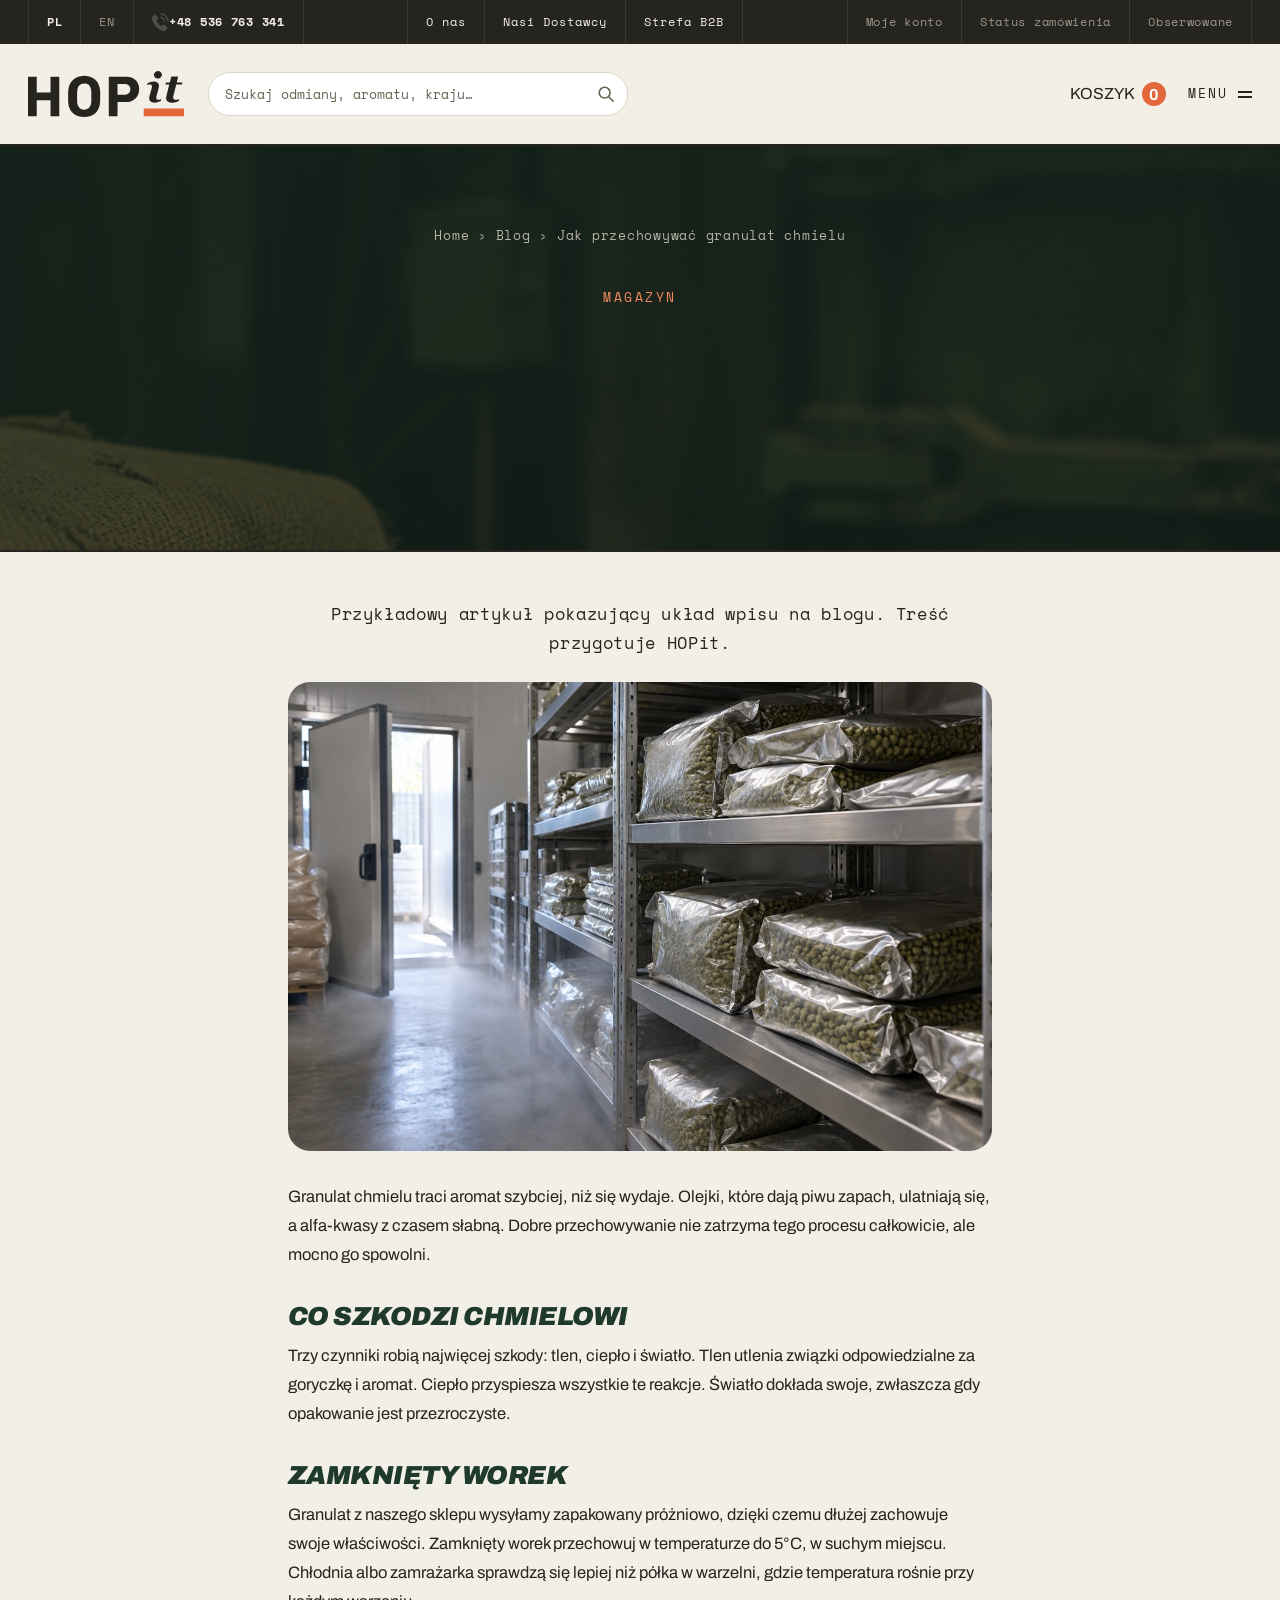
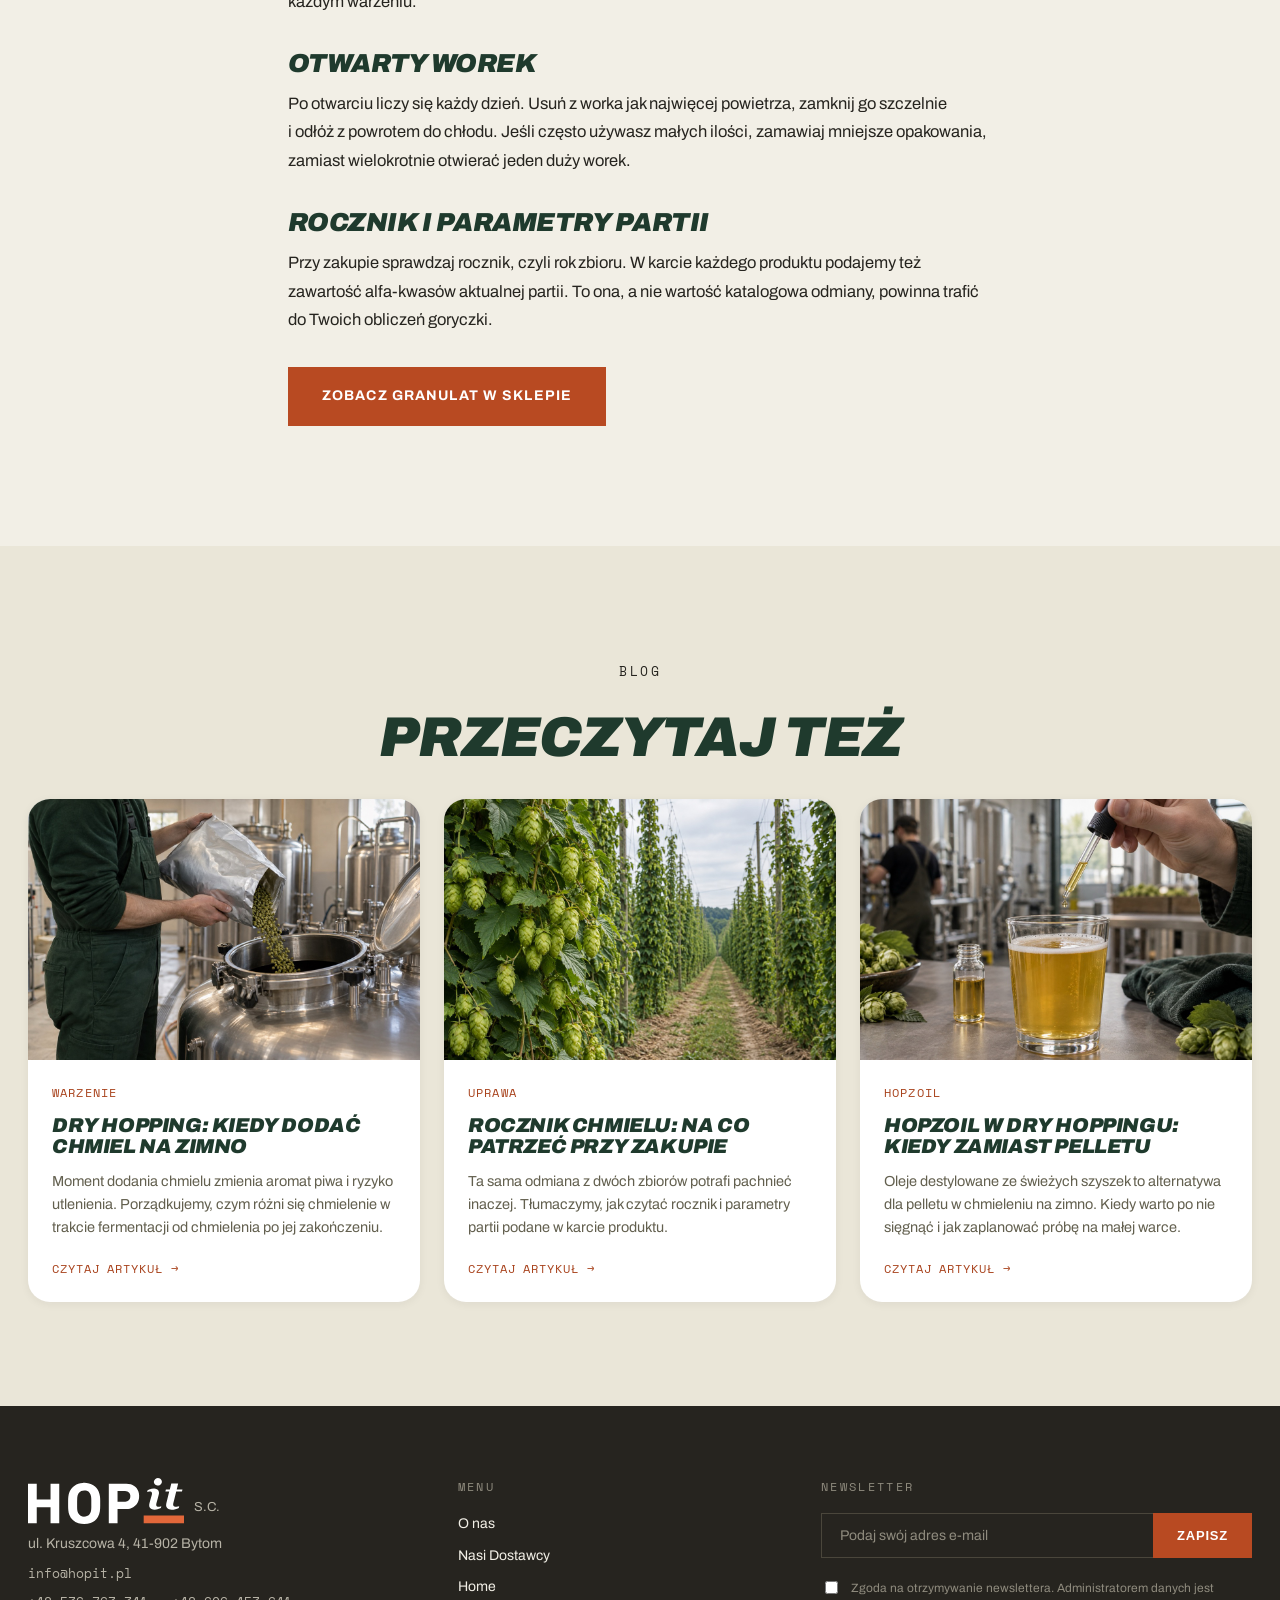
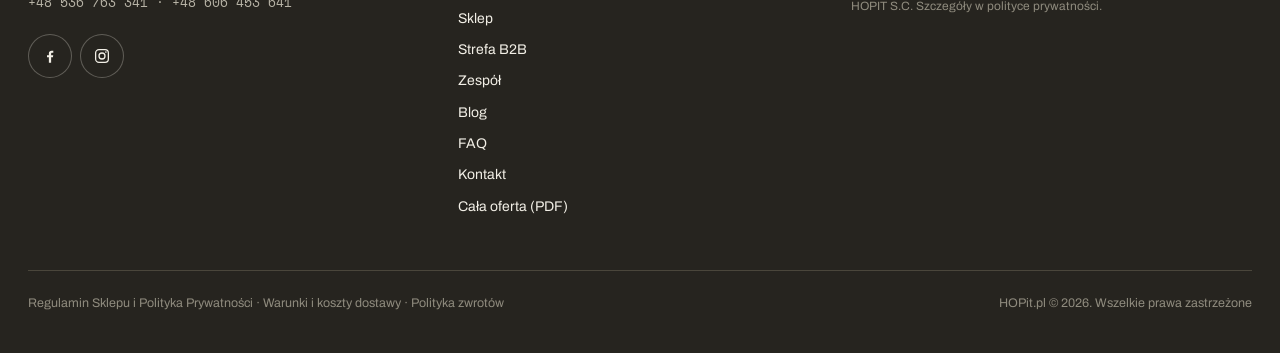
==== artykul.html @ 1c7b8e7d "wydanie: hero z materiału NZ Hops, kategorie 2x2, blog, FAQ, Instagram - hero: pętla z pokazu NZ Hop" ====
<!DOCTYPE html>
<html lang="pl">
<head>
<meta charset="utf-8">
<meta name="viewport" content="width=device-width, initial-scale=1">
<title>Jak przechowywać granulat chmielu | HOPit</title>
<link rel="preconnect" href="https://fonts.googleapis.com">
<link rel="preconnect" href="https://fonts.gstatic.com" crossorigin>
<link href="https://fonts.googleapis.com/css2?family=Archivo:ital,wght@0,400;0,500;0,600;0,700;0,900;1,700;1,900&family=Space+Mono:wght@400;700&display=swap" rel="stylesheet">
<link rel="stylesheet" href="design.css">
</head>
<body>

<div class="belka ">
  <div class="topbar">
    <div class="wrap">
      <div class="topbar__grupa">
        <a class="topbar__poz topbar__poz--mocny" href="#">PL</a>
        <a class="topbar__poz" href="#">EN</a>
        <span class="topbar__poz topbar__poz--domyka topbar__tel"><img class="topbar__ikona" src="media/ikony/telefon.svg" alt="" width="17" height="17">+48 536 763 341</span>
      </div>
      <nav class="topbar__grupa topbar__grupa--dzialy" aria-label="Działy serwisu">
        <a class="topbar__poz topbar__poz--dzial" href="o-nas.html">O nas</a>
        <a class="topbar__poz topbar__poz--dzial" href="dostawcy.html">Nasi Dostawcy</a>
        <a class="topbar__poz topbar__poz--dzial topbar__poz--domyka" href="b2b.html">Strefa B2B</a>
      </nav>
      <div class="topbar__grupa">
        <a class="topbar__poz" href="#">Moje konto</a>
        <a class="topbar__poz" href="#">Status zamówienia</a>
        <a class="topbar__poz topbar__poz--domyka" href="#">Obserwowane</a>
      </div>
    </div>
  </div>

  <input type="checkbox" id="naw-box" class="naw-box" aria-label="Menu">
  <header class="naw naw--jasna">
    <div class="wrap">
      <a class="znak" href="index.html" aria-label="HOPit, strona główna"><img class="logo__znak" src="media/logo-hopit.svg" alt="HOPit" width="516" height="152"></a>
      <form class="szukaj" role="search" action="sklep.html" autocomplete="off">
        <label class="szukaj__etykieta" for="szukaj-6">Szukaj w sklepie</label>
        <input class="szukaj__pole" id="szukaj-6" type="search" name="q"
               placeholder="Szukaj odmiany, aromatu, kraju…" aria-describedby="szukaj-podpowiedz">
        <button class="szukaj__lupa" type="submit" aria-label="Szukaj">
          <svg viewBox="0 0 20 20" aria-hidden="true"><circle cx="8.5" cy="8.5" r="6" fill="none" stroke="currentColor" stroke-width="1.8"/><line x1="13" y1="13" x2="18" y2="18" stroke="currentColor" stroke-width="1.8" stroke-linecap="round"/></svg>
        </button>
        <div class="szukaj__wyniki" role="listbox" aria-label="Podpowiedzi" hidden></div>
      </form>
      <div class="naw__prawa">
        <a class="koszyk" href="koszyk.html">KOSZYK<span class="koszyk__plakietka">0</span></a>
        <label class="wyzwalacz" for="naw-box">Menu<span class="wyzwalacz__kreski" aria-hidden="true"></span></label>
      </div>
    </div>
  </header>
</div>

<div class="panel">
  <label class="panel__zaslona" for="naw-box" aria-label="Zamknij menu"></label>
  <span class="panel__warstwa panel__warstwa--a" aria-hidden="true"></span>
  <span class="panel__warstwa panel__warstwa--b" aria-hidden="true"></span>
  <div class="panel__tresc">
    <label class="panel__zamknij" for="naw-box">Zamknij<span></span></label>
    <nav class="panel__lista" aria-label="Nawigacja główna">
      <a class="panel__poz" href="o-nas.html">O NAS<sup>01</sup></a>
      <a class="panel__poz" href="dostawcy.html">NASI DOSTAWCY<sup>02</sup></a>
      <a class="panel__poz" href="sklep.html">PRODUKTY<sup>03</sup></a>
      <a class="panel__poz" href="b2b.html">STREFA B2B<sup>04</sup></a>
      <a class="panel__poz" href="index.html#zespol">ZESPÓŁ<sup>05</sup></a>
      <a class="panel__poz" href="blog.html">BLOG<sup>06</sup></a>
      <a class="panel__poz" href="faq.html">FAQ<sup>07</sup></a>
      <a class="panel__poz" href="kontakt.html">KONTAKT<sup>08</sup></a>
      <a class="panel__poz" href="koszyk.html">KOSZYK<sup>09</sup></a>
    </nav>
    <div class="panel__stopka">
      <span class="panel__etykieta">Kontakt</span>
      <div class="panel__kontakt">
        <a href="mailto:info@hopit.pl">info@hopit.pl</a>
        <a href="tel:+48536763341">+48 536 763 341</a>
        <span>ul. Kruszcowa 4, 41-902 Bytom</span>
      </div>
      <div class="panel__jezyki" role="group" aria-label="Wybór języka"><a class="panel__jezyk" href="#" hreflang="pl" aria-current="true">PL</a><a class="panel__jezyk" href="#" hreflang="en">EN</a></div>
    </div>
  </div>
</div>

<section class="pas-naglowek pas-naglowek--uzytkowy">
  <div class="wrap">
    <div class="okruszki okruszki--jasne"><a href="index.html">Home</a> › <a href="blog.html">Blog</a> › <span>Jak przechowywać granulat chmielu</span></div>
    <p class="kicker">Magazyn</p>
    <h1 class="tytul"><span class="marker"><span class="marker__tresc">Jak przechowywać granulat chmielu</span></span></h1>
  </div>
</section>

<article class="artykul">
  <div class="wrap artykul__wrap">
    <p class="przyklad-nota">Przykładowy artykuł pokazujący układ wpisu na blogu. Treść przygotuje HOPit.</p>
    <figure class="artykul__foto"><img src="media/wpisy/wpis-02.jpg" alt="Próżniowe worki z granulatem chmielu w chłodni" width="1200" height="800"></figure>

    <p class="artykul__lead">Granulat chmielu traci aromat szybciej, niż się wydaje. Olejki, które dają piwu zapach, ulatniają się, a&nbsp;alfa-kwasy z&nbsp;czasem słabną. Dobre przechowywanie nie zatrzyma tego procesu całkowicie, ale mocno go spowolni.</p>

    <h2>Co szkodzi chmielowi</h2>
    <p>Trzy czynniki robią najwięcej szkody: tlen, ciepło i&nbsp;światło. Tlen utlenia związki odpowiedzialne za goryczkę i&nbsp;aromat. Ciepło przyspiesza wszystkie te reakcje. Światło dokłada swoje, zwłaszcza gdy opakowanie jest przezroczyste.</p>

    <h2>Zamknięty worek</h2>
    <p>Granulat z&nbsp;naszego sklepu wysyłamy zapakowany próżniowo, dzięki czemu dłużej zachowuje swoje właściwości. Zamknięty worek przechowuj w&nbsp;temperaturze do 5°C, w&nbsp;suchym miejscu. Chłodnia albo zamrażarka sprawdzą się lepiej niż półka w&nbsp;warzelni, gdzie temperatura rośnie przy każdym warzeniu.</p>

    <h2>Otwarty worek</h2>
    <p>Po otwarciu liczy się każdy dzień. Usuń z&nbsp;worka jak najwięcej powietrza, zamknij go szczelnie i&nbsp;odłóż z&nbsp;powrotem do chłodu. Jeśli często używasz małych ilości, zamawiaj mniejsze opakowania, zamiast wielokrotnie otwierać jeden duży worek.</p>

    <h2>Rocznik i&nbsp;parametry partii</h2>
    <p>Przy zakupie sprawdzaj rocznik, czyli rok zbioru. W&nbsp;karcie każdego produktu podajemy też zawartość alfa-kwasów aktualnej partii. To ona, a&nbsp;nie wartość katalogowa odmiany, powinna trafić do Twoich obliczeń goryczki.</p>

    <p class="artykul__cta"><a class="btn btn--akcent" href="sklep.html">Zobacz granulat w&nbsp;sklepie</a></p>
  </div>
</article>

<section class="sekcja-nowa sekcja-nowa--jasna">
  <div class="wrap">
    <div class="sekcja-head sekcja-head--srodek">
      <p class="kicker">Blog</p>
      <h2 class="tytul">Przeczytaj też</h2>
    </div>
    <ul class="wpisy">
      <li class="wpis">
        <a class="wpis__link" href="artykul.html">
          <div class="wpis__foto"><img src="media/wpisy/wpis-01.jpg" alt="Piwowar wsypuje granulat chmielu do tanka fermentacyjnego" loading="lazy" width="1200" height="800"></div>
          <div class="wpis__tresc">
            <p class="wpis__meta">Warzenie</p>
            <h3 class="wpis__tytul">Dry hopping: kiedy dodać chmiel na zimno</h3>
            <p class="wpis__lead">Moment dodania chmielu zmienia aromat piwa i ryzyko utlenienia. Porządkujemy, czym różni się chmielenie w trakcie fermentacji od chmielenia po jej zakończeniu.</p>
            <span class="wpis__czytaj">Czytaj artykuł</span>
          </div>
        </a>
      </li>
      <li class="wpis">
        <a class="wpis__link" href="artykul.html">
          <div class="wpis__foto"><img src="media/wpisy/wpis-03.jpg" alt="Rzędy pnączy chmielu na plantacji" loading="lazy" width="1200" height="800"></div>
          <div class="wpis__tresc">
            <p class="wpis__meta">Uprawa</p>
            <h3 class="wpis__tytul">Rocznik chmielu: na co patrzeć przy zakupie</h3>
            <p class="wpis__lead">Ta sama odmiana z dwóch zbiorów potrafi pachnieć inaczej. Tłumaczymy, jak czytać rocznik i parametry partii podane w karcie produktu.</p>
            <span class="wpis__czytaj">Czytaj artykuł</span>
          </div>
        </a>
      </li>
      <li class="wpis">
        <a class="wpis__link" href="artykul.html">
          <div class="wpis__foto"><img src="media/wpisy/wpis-06.jpg" alt="Kropla olejku chmielowego nad szklanką piwa" loading="lazy" width="1200" height="800"></div>
          <div class="wpis__tresc">
            <p class="wpis__meta">Hopzoil</p>
            <h3 class="wpis__tytul">Hopzoil w dry hoppingu: kiedy zamiast pelletu</h3>
            <p class="wpis__lead">Oleje destylowane ze świeżych szyszek to alternatywa dla pelletu w chmieleniu na zimno. Kiedy warto po nie sięgnąć i jak zaplanować próbę na małej warce.</p>
            <span class="wpis__czytaj">Czytaj artykuł</span>
          </div>
        </a>
      </li>
    </ul>
  </div>
</section>

<footer class="stopka">
  <div class="wrap">
    <div class="stopka__siatka">
      <div class="stopka__kol">
        <span class="stopka__logo"><img class="logo__znak logo__znak--stopka" src="media/logo-hopit.svg" alt="HOPit" width="516" height="152"><span class="stopka__szare">S.C.</span></span>
        <span class="stopka__szare">ul. Kruszcowa 4, 41-902 Bytom</span>
        <span class="stopka__mono">info@hopit.pl</span>
        <span class="stopka__mono">+48 536 763 341 · +48 606 453 641</span>
        <div class="social" aria-label="HOPit w mediach społecznościowych">
          <a href="https://www.facebook.com/HOPit.Poland" target="_blank" rel="noopener" aria-label="Facebook"><svg viewBox="0 0 24 24" aria-hidden="true"><path fill="currentColor" d="M13.5 21v-7.2h2.4l.4-2.9h-2.8V9.1c0-.8.3-1.4 1.4-1.4h1.5V5.1c-.3 0-1.1-.1-2.2-.1-2.2 0-3.7 1.3-3.7 3.8v2.1H8v2.9h2.5V21h3Z"/></svg></a>
          <a href="https://www.instagram.com/hopit.pl/" target="_blank" rel="noopener" aria-label="Instagram"><svg viewBox="0 0 24 24" aria-hidden="true"><rect x="3.5" y="3.5" width="17" height="17" rx="4.5" fill="none" stroke="currentColor" stroke-width="1.7"/><circle cx="12" cy="12" r="4" fill="none" stroke="currentColor" stroke-width="1.7"/><circle cx="17.2" cy="6.8" r="1.1" fill="currentColor"/></svg></a>
        </div>
      </div>
      <div class="stopka__kol">
        <span class="stopka__naglowek">MENU</span>
        <a href="o-nas.html">O nas</a>
        <a href="dostawcy.html">Nasi Dostawcy</a>
        <a href="index.html">Home</a>
        <a href="sklep.html">Sklep</a>
        <a href="b2b.html">Strefa B2B</a>
        <a href="index.html#zespol">Zespół</a>
        <a href="blog.html">Blog</a>
        <a href="faq.html">FAQ</a>
        <a href="kontakt.html">Kontakt</a>
        <a href="oferta.pdf" target="_blank" rel="noopener">Cała oferta (PDF)</a>
      </div>
      <div class="stopka__kol">
        <span class="stopka__naglowek">NEWSLETTER</span>
        <form class="newsletter" action="#" method="post">
          <input type="email" name="email" placeholder="Podaj swój adres e-mail" aria-label="Adres e-mail">
          <button type="button">Zapisz</button>
        </form>
        <label class="zgoda"><input type="checkbox"><span>Zgoda na otrzymywanie newslettera. Administratorem danych jest HOPIT S.C. Szczegóły w&nbsp;polityce prywatności.</span></label>
      </div>
    </div>
    <div class="stopka__prawna">
      <div><a href="#">Regulamin Sklepu i Polityka Prywatności</a> · <a href="#">Warunki i koszty dostawy</a> · <a href="#">Polityka zwrotów</a></div>
      <div>HOPit.pl © 2026. Wszelkie prawa zastrzeżone</div>
    </div>
  </div>
</footer>

<nav class="appbar" aria-label="Skróty">
  <a class="appbar__poz" href="sklep.html">
    <svg viewBox="0 0 24 24" aria-hidden="true"><path d="M4 7h16l-1.2 12.2a2 2 0 0 1-2 1.8H7.2a2 2 0 0 1-2-1.8L4 7Z" fill="none" stroke="currentColor" stroke-width="1.7"/><path d="M8.5 7V5.6a3.5 3.5 0 0 1 7 0V7" fill="none" stroke="currentColor" stroke-width="1.7"/></svg>
    <span>Sklep</span>
  </a>
  <button class="appbar__poz" type="button" data-szukaj-otworz>
    <svg viewBox="0 0 24 24" aria-hidden="true"><circle cx="10.5" cy="10.5" r="6.5" fill="none" stroke="currentColor" stroke-width="1.7"/><line x1="15.5" y1="15.5" x2="21" y2="21" stroke="currentColor" stroke-width="1.7" stroke-linecap="round"/></svg>
    <span>Szukaj</span>
  </button>
  <a class="appbar__poz" href="koszyk.html">
    <svg viewBox="0 0 24 24" aria-hidden="true"><path d="M3 4h2.2l2.4 10.6a2 2 0 0 0 2 1.6h7.6a2 2 0 0 0 2-1.5L21 8H6.2" fill="none" stroke="currentColor" stroke-width="1.7" stroke-linecap="round"/><circle cx="10" cy="20" r="1.4" fill="currentColor"/><circle cx="17.5" cy="20" r="1.4" fill="currentColor"/></svg>
    <span>Koszyk</span>
  </a>
  <a class="appbar__poz" href="kontakt.html">
    <svg viewBox="0 0 24 24" aria-hidden="true"><rect x="3" y="5" width="18" height="14" rx="2" fill="none" stroke="currentColor" stroke-width="1.7"/><path d="m3.8 6.6 8.2 6 8.2-6" fill="none" stroke="currentColor" stroke-width="1.7"/></svg>
    <span>Kontakt</span>
  </a>
</nav>

<div class="szukajka" hidden>
  <button class="szukajka__zaslona" type="button" data-szukaj-zamknij aria-label="Zamknij wyszukiwanie"></button>
  <div class="szukajka__tresc">
    <form class="szukaj szukaj--pelna" role="search" action="sklep.html" autocomplete="off">
      <label class="szukaj__etykieta" for="szukaj-mobile">Szukaj w sklepie</label>
      <input class="szukaj__pole" id="szukaj-mobile" type="search" name="q"
             placeholder="Szukaj odmiany, aromatu, kraju…">
      <button class="szukaj__lupa" type="submit" aria-label="Szukaj">
        <svg viewBox="0 0 20 20" aria-hidden="true"><circle cx="8.5" cy="8.5" r="6" fill="none" stroke="currentColor" stroke-width="1.8"/><line x1="13" y1="13" x2="18" y2="18" stroke="currentColor" stroke-width="1.8" stroke-linecap="round"/></svg>
      </button>
      <div class="szukaj__wyniki" role="listbox" aria-label="Podpowiedzi" hidden></div>
    </form>
    <button class="szukajka__zamknij" type="button" data-szukaj-zamknij>Zamknij</button>
  </div>
</div>

<script src="nawigacja.js" defer></script>

</body>
</html>
---- design.css ----
@import "styleguide/fonts.css";
@import "styleguide/tokens.css";
@import "styleguide/components.css";

/* HOPit — design v0.2, kierunek: Wersja F (plakatowa hybryda).
   Tokeny w :root są szkicem pod etap 5 (styleguide). */

/* tokeny: patrz 04 - Styleguide/tokens.css */

/* warstwa bazowa (reset, body, .wrap) mieszka w components.css */

/* pasek górny, nawigacja i hero: reguły na końcu pliku, odtworzone z Figmy */
.menu{display:flex;gap:30px;align-items:center;font-size:13.5px;font-weight:600;letter-spacing:.06em;margin-left:auto}
.menu a{position:relative;padding:6px 0}
.menu a::after{
  content:"";position:absolute;left:0;right:100%;bottom:0;height:2px;background:var(--akcent);
  transition:right .18s ease;
}
.menu a:hover::after{right:0}
.menu .koszyk{
  background:var(--grafit);color:var(--krem);padding:11px 20px;border-radius:999px;
  font-size:13px;transition:background .15s;
}
.menu .koszyk:hover{background:var(--nori)}
.menu .koszyk::after{display:none}
#naw-box{display:none}
.burger{display:none}
.menu{display:none}

/* ============ hero ============ */

/* ============ polecane: dwie duże karty ============ */
.polecane{
  position:relative;padding:var(--sekcja) 0;border-bottom:2px solid var(--linia-mocna);color:var(--krem);
  /* rysunkowe tło w nori: szyszka, cytrusy i liście obramowują kadr, środek zostaje czysty */
  background:var(--nori);
}
.polecane .sekcja-head{flex-direction:row;align-items:baseline;justify-content:space-between;flex-wrap:wrap;gap:10px}
.polecane .kicker{color:var(--cta-tekst-cd)}
.polecane h2{font-size:clamp(34px,4.6vw,56px)}
.polecane__siatka{display:grid;grid-template-columns:repeat(2,minmax(0,1fr));gap:24px}
.karta-p{
  border-radius:var(--r-karta);padding:40px 40px 36px;color:var(--grafit);
  display:flex;flex-direction:column;gap:18px;position:relative;overflow:hidden;
  transition:transform .18s ease;min-height:480px;
}
.karta-p--zielen{background:var(--ziel-jasna)}
.karta-p--piasek{background:var(--piasek)}
.karta-p:hover{transform:translateY(-6px) rotate(-.5deg)}
.karta-p__obrys{
  position:absolute;right:-30px;top:-48px;font-weight:900;font-style:italic;font-size:180px;
  color:transparent;-webkit-text-stroke:1.5px rgba(38,36,31,.18);user-select:none;pointer-events:none;
}
.karta-p__foto{
  position:absolute;right:-34px;bottom:-40px;width:330px;height:330px;border-radius:50%;
  background:var(--krem);display:flex;align-items:center;justify-content:center;overflow:hidden;
  border:2px solid var(--grafit);
}
.karta-p__foto img{width:78%;height:78%;object-fit:contain;mix-blend-mode:multiply}
.karta-p__nazwa{font-size:clamp(38px,4vw,60px);color:var(--krem);-webkit-text-stroke:1.5px var(--grafit);position:relative;line-height:.95}
.karta-p__cena{
  font-family:var(--f-mono);font-size:19px;font-weight:700;background:var(--grafit);color:var(--krem);
  align-self:flex-start;padding:10px 18px;position:relative;
}
.karta-p__chipy{display:flex;gap:8px;flex-wrap:wrap;font-family:var(--f-mono);font-size:12px;max-width:56%;position:relative}
.karta-p__chipy span{border:1.5px solid var(--grafit);border-radius:999px;padding:7px 14px}
.karta-p__cta{display:flex;margin-top:auto;position:relative}
.karta-p .btn{background:var(--grafit);color:var(--krem)}
.karta-p .btn:hover{background:var(--nori)}

/* ============ kategorie: pełne pasy ============ */
.kategorie{border-bottom:2px solid var(--linia-mocna)}
.polpas{display:flex;align-items:center;gap:40px;border-bottom:2px solid var(--linia-mocna);padding:52px 56px;position:relative;overflow:hidden;transition:filter .18s ease}
.polpas:last-child{border-bottom:0}
.polpas:hover{filter:brightness(1.06)}
.k-oliwka{background:var(--oliwka)}
.k-zielen{background:var(--ziel-jasna)}
.k-piasek{background:var(--piasek)}
.k-morski{background:var(--morski)}
.polpas__kolor{flex:0 0 46%;display:flex;flex-direction:column;gap:12px;position:relative;z-index:1}
.polpas__nr{
  font-family:var(--f-mono);font-size:12.5px;letter-spacing:.22em;color:var(--grafit);
  display:flex;align-items:center;gap:10px;
}
.polpas__nr::after{content:"";flex:0 0 26px;height:2px;background:var(--grafit);opacity:.45}
.polpas__nazwa{font-size:clamp(30px,3.8vw,58px);line-height:.95;color:var(--krem)}
.polpas__licznik{font-family:var(--f-mono);font-size:13px;color:rgba(38,36,31,.8)}
.polpas__reszta{flex:1 1 auto;display:flex;align-items:center;gap:30px;justify-content:space-between;position:relative;z-index:1}
.polpas__opis{font-size:15.5px;line-height:1.6;color:var(--grafit);max-width:400px}
.polpas__mini{flex:0 0 150px;width:150px;height:150px;mix-blend-mode:multiply}
.polpas__mini img{width:100%;height:100%;object-fit:contain}
.polpas__strzalka{
  flex:0 0 58px;width:58px;height:58px;border-radius:50%;border:2px solid var(--grafit);
  display:flex;align-items:center;justify-content:center;font-size:24px;color:var(--grafit);
  transition:background .18s,color .18s,transform .18s;
}
.polpas:hover .polpas__strzalka{background:var(--grafit);color:var(--krem);transform:translateX(8px)}
.polpas::after{
  content:"";position:absolute;right:-70px;top:-90px;width:260px;height:260px;border-radius:50%;
  border:2px solid rgba(242,239,230,.3);
}

/* ============ pochodzenie: taśma ============ */
.tasma{background:var(--grafit);color:var(--krem);padding:24px 0;overflow:hidden;white-space:nowrap;border-bottom:2px solid var(--linia-mocna)}
.tasma__wstega{display:inline-block;animation:tasma 38s linear infinite;font-family:var(--f-mono);font-size:17px;font-weight:700;letter-spacing:.14em}
.tasma__wstega span{padding:0 28px}
.tasma__wstega b{color:var(--akcent);font-weight:400}
@keyframes tasma{from{transform:translateX(0)}to{transform:translateX(-50%)}}
@media (prefers-reduced-motion: reduce){.tasma__wstega{animation:none}}

/* ============ kontrakt / B2B ============ */
.kontrakt{
  position:relative;color:var(--krem);text-align:center;
  padding:calc(var(--sekcja) + 24px) 0;border-bottom:2px solid var(--linia-mocna);
  background:var(--nori) url("assets/bg-magazyn.jpg") center/cover no-repeat;
}
.kontrakt::before{content:"";position:absolute;inset:0;background:linear-gradient(180deg,rgba(20,34,26,.9),rgba(20,34,26,.78))}
.kontrakt .wrap{position:relative}
.kontrakt .kicker{color:var(--cta-tekst-cd);justify-content:center}
.kontrakt h2{font-size:clamp(56px,8.4vw,116px);transform:rotate(-2.5deg);margin-top:18px;color:var(--krem)}
.kontrakt__lead{font-size:clamp(17px,1.8vw,19px);max-width:600px;margin:26px auto 0;line-height:1.55;font-weight:500}
.kontrakt__pod{font-size:14.5px;max-width:600px;margin:10px auto 0;color:#B9C7BC}
.kontrakt__cta{margin-top:34px;display:flex;gap:14px;justify-content:center;flex-wrap:wrap}
.kontrakt__dowod{
  /* jedna linia: bez max-width dziedziczonego z akapitów pasa nagłówkowego */
  display:flex;justify-content:center;align-items:center;gap:10px;flex-wrap:nowrap;
  max-width:none;width:100%;margin-top:34px;
  font-family:var(--f-mono);font-size:12px;letter-spacing:.1em;text-transform:uppercase;
}
.kontrakt__dowod > span{
  display:inline-flex;align-items:center;gap:9px;white-space:nowrap;
  border:1px solid rgba(242,239,230,.3);border-radius:999px;padding:9px 18px;color:#C7D6CB;
}
.dowod__ik{
  width:16px;height:16px;flex:0 0 auto;fill:none;stroke:var(--akcent);
  stroke-width:1.4;stroke-linecap:round;stroke-linejoin:round;
}
/* .pas-naglowek p ma wyższą specyficzność i narzucał max-width 620 px */
.pas-naglowek .kontrakt__dowod{max-width:none;width:100%;margin-left:0;margin-right:0}
@media (max-width:760px){
  .kontrakt__dowod{flex-wrap:wrap}
}
@media (max-width:560px){
  /* plakietka „ponad 100 produktów w magazynie" ma 438 px przy nierozrywalnym
     tekście i wypychała całą stronę o 24 px w bok. Na telefonie plakietki
     idą kolumną i wolno im łamać wiersz. */
  .kontrakt__dowod{flex-direction:column;align-items:center;gap:8px}
  .kontrakt__dowod > span{
    white-space:normal;max-width:100%;line-height:1.45;
    padding:9px 15px;letter-spacing:.06em;
  }
}

/* ============ zespół ============ */
.zespol{padding:var(--sekcja) 0;border-bottom:2px solid var(--linia-mocna);position:relative;overflow:hidden;background:var(--krem-2)}
.zespol__sketch{position:absolute;right:-50px;bottom:-60px;width:360px;mix-blend-mode:multiply;opacity:.35;pointer-events:none}
.zespol .kicker{color:var(--tekst-2);justify-content:center}
.zespol h2{font-size:clamp(30px,4vw,52px);color:var(--nori);text-align:center;margin-top:14px}
.zespol .sekcja-head{align-items:center;margin-bottom:48px}
.zespol__siatka{display:grid;grid-template-columns:repeat(3,minmax(0,1fr));gap:22px;position:relative}
.osoba{
  border:2px solid var(--grafit);background:var(--bialy);padding:28px;
  display:flex;flex-direction:column;gap:12px;transition:transform .18s ease,box-shadow .18s ease;
}
.osoba:nth-child(1){transform:rotate(-1.2deg)}
.osoba:nth-child(2){transform:rotate(.8deg) translateY(10px)}
.osoba:nth-child(3){transform:rotate(-.6deg)}
.osoba:hover{transform:rotate(0) translateY(-6px);box-shadow:10px 10px 0 var(--nori)}
.osoba__foto{
  height:220px;background:var(--krem);position:relative;overflow:hidden;
  display:flex;align-items:center;justify-content:center;
}
.osoba__foto img.szkic{
  position:absolute;inset:0;width:100%;height:100%;object-fit:cover;
  mix-blend-mode:multiply;opacity:.16;
}
.osoba__inicjaly{
  position:relative;font-weight:900;font-style:italic;font-size:110px;letter-spacing:-.02em;
  color:transparent;-webkit-text-stroke:2.5px var(--nori);
}
.osoba__etykieta{
  position:absolute;left:12px;bottom:10px;font-family:var(--f-mono);font-size:10px;
  letter-spacing:.08em;color:#A5A090;
}
.osoba__imie{font-size:23px;margin-top:8px}
.osoba__mail{font-family:var(--f-mono);font-size:12.5px;color:var(--akcent)}
.osoba__bio{font-size:14px;line-height:1.6;color:var(--tekst-2);margin:0}

/* ============ stopka ============ */
.stopka{background:var(--grafit);color:var(--krem);padding:72px 0 40px;font-size:14px}
.stopka__siatka{display:grid;grid-template-columns:1.2fr 1fr 1.3fr;gap:32px;align-items:start}
.stopka .logo b,.stopka .logo i{font-size:24px}
.stopka__kol{display:flex;flex-direction:column;gap:9px}
.stopka__naglowek{font-family:var(--f-mono);font-size:11.5px;letter-spacing:.2em;color:#8F8B7E;margin-bottom:8px}
.stopka a{transition:color .15s}
.stopka a:hover{color:var(--akcent)}
.stopka__mono{font-family:var(--f-mono);font-size:12.5px;color:#B7B3A6}
.stopka__szare{color:#B7B3A6}
.newsletter{display:flex;gap:0}
.newsletter input{
  flex:1 1 auto;min-width:0;border:1px solid #4A463B;border-right:0;background:transparent;
  padding:14px 18px;font:14px var(--f-display);color:var(--krem);
}
.newsletter input::placeholder{color:#8F8B7E}
.newsletter button{
  border:0;background:var(--cta);color:#fff;padding:14px 24px;font-weight:700;
  font-size:13px;letter-spacing:.06em;text-transform:uppercase;cursor:pointer;transition:background .15s;
}
.newsletter button:hover{background:var(--cta-hover)}
.zgoda{display:flex;gap:10px;align-items:flex-start;font-size:12px;color:#8F8B7E;margin-top:12px;line-height:1.5}
.zgoda input{margin-top:2px}
.stopka__prawna{
  border-top:1px solid #4A463B;margin-top:52px;padding-top:22px;
  display:flex;justify-content:space-between;gap:16px;flex-wrap:wrap;font-size:12.5px;color:#8F8B7E;
}

/* ============ mobile ============ */
@media (max-width:960px){
  :root{--sekcja:64px}
  .naw .wrap{min-height:64px;position:relative}
  .burger{
    display:block;margin-left:auto;border:1.5px solid var(--grafit);
    background:transparent;padding:9px 16px;font-size:13px;font-weight:700;
    letter-spacing:.06em;cursor:pointer;
  }
  .menu{
    display:none;position:absolute;left:0;right:0;top:100%;background:var(--krem);
    border-bottom:2px solid var(--linia-mocna);flex-direction:column;align-items:stretch;
    gap:0;margin:0;padding:8px 28px 16px;
  }
  .menu a{padding:14px 0;border-bottom:1px solid var(--linia)}
  .menu a::after{display:none}
  .menu .koszyk{margin-top:14px;text-align:center}
  #naw-box:checked ~ .menu{display:flex}

  .hero{padding:56px 0 56px}
  .hero__obrys{font-size:150px;top:28px}
  .hero__plakat{flex-direction:column;gap:0;margin-top:20px}
  .hero__foto{width:190px;margin:6px 0}
  .hero__dowod span{padding:6px 14px}
  .hero__dowod span + span{border-left:0}

  .polecane__siatka{grid-template-columns:1fr}

  .polpas{flex-direction:column;align-items:stretch;padding:34px 28px;gap:20px}
  .polpas__kolor{flex:none}
  .polpas__reszta{flex-wrap:wrap;gap:18px}
  .polpas__mini{flex:0 0 104px;width:104px;height:104px}
  .polpas__strzalka{flex:0 0 46px;width:46px;height:46px}

  .zespol__siatka{grid-template-columns:1fr}
  .zespol__sketch{display:none}
  .stopka__siatka{grid-template-columns:1fr}
}

/* ============ podstrony: wspólne ============ */


.strona-head{padding:26px 0 44px;border-bottom:2px solid var(--linia-mocna)}
.strona-head h1{font-size:clamp(34px,4.6vw,58px);color:var(--nori)}
.strona-head .kicker{margin-bottom:12px}
.strona-head__pod{color:var(--tekst-2);max-width:640px;margin:14px 0 0}

/* sekcja o firmie */
.ofirmie{padding:var(--sekcja) 0;border-bottom:2px solid var(--linia-mocna)}
.ofirmie__uklad{display:grid;grid-template-columns:1.05fr .95fr;gap:56px;align-items:center}
.ofirmie h2{font-size:clamp(28px,3.4vw,44px);color:var(--nori);margin-top:14px}
.ofirmie__tekst p{margin:18px 0 0;line-height:1.7;color:var(--tekst-2);font-size:15.5px}
.ofirmie__tekst p b{color:var(--grafit)}
.ofirmie__partnerzy{display:flex;flex-wrap:wrap;gap:8px;margin-top:24px}
.ofirmie__partnerzy span{border:1px solid var(--linia);background:#fff;border-radius:999px;padding:8px 15px;font-size:13px;font-weight:600}
.wideo-ph{position:relative;border-radius:var(--r-karta);overflow:hidden;box-shadow:var(--cien-lekki)}
.wideo-ph img{width:100%;height:100%;object-fit:cover;display:block;aspect-ratio:4/5}
.wideo-ph__play{
  position:absolute;inset:0;display:flex;flex-direction:column;align-items:center;justify-content:center;gap:14px;
  background:rgba(20,34,26,.35);color:var(--krem);
}
.wideo-ph__kolo{
  width:84px;height:84px;border-radius:50%;background:var(--krem);color:var(--nori);
  display:flex;align-items:center;justify-content:center;font-size:26px;padding-left:6px;
}
.wideo-ph__label{font-family:var(--f-mono);font-size:11px;letter-spacing:.1em;background:rgba(20,34,26,.7);padding:6px 12px;border-radius:6px}

/* opinie: cały komponent leży niżej, pod „opinie browarów" */

/* listing sklepu */













/* kafel w kolorze karty, packshot wtapia się przez multiply bez widocznej ramki */
















/* karta produktu */







.produkt__info h1{font-size:clamp(36px,4.4vw,56px);color:var(--nori)}
.produkt__cena{font-family:var(--f-mono);font-size:24px;font-weight:700;color:var(--cta-tekst);margin:14px 0 4px}
.produkt__dostepnosc{font-size:13.5px;color:#2E6B46;font-weight:600}
table.parametry{width:100%;border-collapse:collapse;font-size:14px;margin:24px 0}
table.parametry th,table.parametry td{border:1px solid var(--linia);padding:10px 14px;text-align:left}
table.parametry th{background:var(--krem-2);font-weight:600;width:46%;font-family:var(--f-mono);font-size:11.5px;letter-spacing:.08em}




.produkt__akcje{display:flex;gap:12px;flex-wrap:wrap;margin-top:6px}
/* padding-block, nie padding: skrót kasował boczne 28 px z .wrap i tekst
   dochodził do krawędzi telefonu */
.produkt__opis{max-width:820px;padding-block:0 var(--sekcja)}
.produkt__opis h2{font-size:24px;color:var(--nori);margin:0 0 16px}
.produkt__opis p{margin:0 0 14px;line-height:1.7;color:var(--tekst-2)}
.produkt__opis p b{color:var(--grafit)}
.hasztagi{font-family:var(--f-mono);font-size:12.5px;color:#A5A090}
.podobne{padding-block:0 var(--sekcja)}
.podobne h2{font-size:clamp(24px,3vw,34px);color:var(--nori);margin-bottom:26px}

/* b2b / kontakt */
.pas-naglowek{
  position:relative;color:var(--krem);padding:64px 0 74px;border-bottom:2px solid var(--linia-mocna);
  background:var(--nori) url("assets/bg-magazyn.jpg") center/cover no-repeat;text-align:center;
}
/* podstrony otwierają się tym samym ciemnym pasem co strona główna */
.pas-naglowek--sklep{background-image:url("assets/plantacja-rzedy.jpg");background-position:center 78%}
.pas-naglowek--kontakt{background-image:url("media/pr-magazyn.jpg")}
.pas-naglowek .okruszki--jasne{justify-content:center;margin-bottom:26px}


.pas-naglowek .marker__tresc{color:var(--krem)}
.pas-okruszki{background:var(--grafit);border-bottom:2px solid var(--linia-mocna);padding:14px 0}
.pas-naglowek::before{
  content:"";position:absolute;inset:0;
  background:linear-gradient(180deg,rgba(20,34,26,.9),rgba(20,34,26,.76));
}
/* plantacja ma głębię, której karton nie miał: przesłona schodzi z góry w dół,
   żeby rzędy chmielu było widać, a tytuł dalej siedział na ciemnym */
.pas-naglowek--sklep::before{
  background:linear-gradient(180deg,rgba(20,34,26,.74) 0%,rgba(20,34,26,.82) 50%,rgba(20,34,26,.9) 100%);
}
.pas-naglowek .wrap{position:relative}
/* .pas-naglowek p narzuca 17 px także kickerowi, bo ma wyższą specyficzność */
.pas-naglowek .kicker{color:var(--cta-tekst-cd);justify-content:center;font-size:12.5px;margin:0 auto}
.pas-naglowek h1{font-size:clamp(40px,6vw,74px);margin-top:14px;transform:rotate(-2deg)}
.pas-naglowek p{max-width:620px;margin:22px auto 0;font-size:17px;line-height:1.6}



















@media (max-width:960px){
  .ofirmie__uklad,.produkt,.dwie-kol{grid-template-columns:1fr}
  
  
  
  
  
  
  
}






@media (max-width:960px){
  .karta-p{min-height:420px;padding:28px}
  .karta-p__chipy{max-width:100%}
  .karta-p__foto{width:240px;height:240px;right:-40px;bottom:-50px}
  .hero__plakat{flex-direction:column}
}


/* ============ v0.4: wzorce z analizy referencji ============ */

/* pasek akcji przy dolnej krawędzi hero (wzorzec day1 Run) */
.pasek-akcji{
  position:relative;z-index:3;margin:56px auto 0;max-width:var(--max);
  background:var(--grafit);color:var(--krem);display:flex;align-items:stretch;
  border:2px solid var(--grafit);
}
.pasek-akcji__etykieta{
  font-family:var(--f-mono);font-size:11px;letter-spacing:.2em;text-transform:uppercase;
  color:#9B978A;display:flex;align-items:center;padding:0 22px;border-right:1px solid #3B382F;
}
.pasek-akcji__tresc{
  flex:1 1 auto;display:flex;align-items:center;gap:14px;padding:16px 24px;
  font-size:14.5px;text-align:left;flex-wrap:wrap;
}
.pasek-akcji__tresc b{font-family:var(--f-mono);font-size:13px;color:var(--akcent);letter-spacing:.06em}
.pasek-akcji .btn{padding:0 30px;border-left:1px solid #3B382F}

/* nagłówek dwutonowy (wzorzec day1 Run) */
.tytul .cien{color:transparent;-webkit-text-stroke:1.5px currentColor;opacity:.45}
.kontrakt .tytul .cien{-webkit-text-stroke-color:var(--krem)}
.polecane .tytul .cien{-webkit-text-stroke-color:var(--krem)}
.zespol .tytul .cien{-webkit-text-stroke-color:var(--nori)}
.kategorie .tytul .cien{-webkit-text-stroke-color:var(--nori);opacity:.55}

/* kolumna etykiety obok wypowiedzi (wzorzec day1 Run) */
.sekcja-head--etykieta{
  display:grid;grid-template-columns:190px minmax(0,1fr);gap:40px;align-items:start;
  flex-direction:unset;
}
.sekcja-head--etykieta .kicker{padding-top:10px}

/* numeracja sekcji na marginesie (wzorzec editorial) */

@media (max-width:960px){
  .pasek-akcji{flex-direction:column;margin-top:36px}
  .pasek-akcji__etykieta{border-right:0;border-bottom:1px solid #3B382F;padding:12px 20px}
  .pasek-akcji .btn{border-left:0;border-top:1px solid #3B382F;padding:16px;justify-content:center}
  .sekcja-head--etykieta{grid-template-columns:1fr;gap:12px}
  .sekcja-head--etykieta .kicker{padding-top:0}
}


/* ============ panel menu (wzorzec z nagrania) ============ */
.naw-box{position:absolute;opacity:0;pointer-events:none}

.naw .wrap{justify-content:space-between}
.naw__prawa{display:flex;align-items:center;gap:22px;margin-left:auto}
.naw-box:checked ~ .naw .wyzwalacz__znak::before{transform:rotate(45deg)}
.naw-box:checked ~ .naw .wyzwalacz__znak::after{transform:rotate(-45deg)}
.wyzwalacz__tekst::after{content:"Menu"}
.naw-box:checked ~ .naw .wyzwalacz__tekst::after{content:"Zamknij"}

.panel{position:fixed;inset:0;z-index:120;pointer-events:none}
.panel__zaslona{
  position:absolute;inset:0;background:rgba(38,36,31,.55);opacity:0;
  transition:opacity .45s ease;cursor:pointer;
}
.panel__warstwa{
  position:absolute;top:0;right:0;bottom:0;width:min(38vw,520px);
  transform:translateX(100%);
}
.panel__warstwa--a{background:var(--akcent);transition:transform .5s cubic-bezier(.7,0,.2,1)}
.panel__warstwa--b{background:var(--nori);transition:transform .5s cubic-bezier(.7,0,.2,1) .07s}
.panel__tresc{
  position:absolute;top:0;right:0;bottom:0;width:min(38vw,520px);
  background:var(--krem-2);border-left:2px solid var(--grafit);
  transform:translateX(100%);transition:transform .5s cubic-bezier(.7,0,.2,1) .14s;
  display:flex;flex-direction:column;justify-content:space-between;
  padding:118px 52px 44px;overflow-y:auto;
}
.naw-box:checked ~ .panel{pointer-events:auto}
.naw-box:checked ~ .panel .panel__zaslona{opacity:1}
.naw-box:checked ~ .panel .panel__warstwa,
.naw-box:checked ~ .panel .panel__tresc{transform:translateX(0)}

.panel__zamknij{
  position:absolute;top:26px;right:52px;display:flex;align-items:center;gap:10px;cursor:pointer;
  font-family:var(--f-mono);font-size:12.5px;letter-spacing:.16em;text-transform:uppercase;color:var(--grafit);
}
.panel__zamknij:hover{color:var(--akcent)}
.panel__zamknij span{position:relative;width:14px;height:14px;display:block}
.panel__zamknij span::before,.panel__zamknij span::after{
  content:"";position:absolute;left:0;top:6px;width:14px;height:2px;background:currentColor;
}
.panel__zamknij span::before{transform:rotate(45deg)}
.panel__zamknij span::after{transform:rotate(-45deg)}
.panel__tresc{padding-top:96px}

.panel__lista{display:flex;flex-direction:column;gap:4px}
.panel__poz{
  display:flex;align-items:flex-start;gap:8px;
  font-weight:900;font-style:italic;font-size:clamp(34px,3.4vw,52px);line-height:1.02;
  letter-spacing:-.02em;text-transform:uppercase;color:var(--nori);
  padding:6px 0;transition:color .18s,transform .18s;
}
.panel__poz:hover{color:var(--cta-tekst);transform:translateX(8px)}
.panel__poz sup{
  font-family:var(--f-mono);font-size:11px;font-weight:400;font-style:normal;
  color:var(--cta-tekst);letter-spacing:.06em;top:-.9em;
}
.panel__stopka{display:flex;flex-direction:column;gap:12px;padding-top:26px;border-top:1px solid var(--linia)}
.panel__etykieta{font-family:var(--f-mono);font-size:11px;letter-spacing:.2em;text-transform:uppercase;color:var(--tekst-2)}
.panel__kontakt{display:flex;flex-direction:column;gap:5px;font-family:var(--f-mono);font-size:12.5px;color:var(--grafit)}
.panel__kontakt a:hover{color:var(--akcent)}
/* wybór języka: na wąskim ekranie topbar znika, więc to jedyne przełączenie.
   Etykieta ma 12 px, więc cel dotykowy robi padding, a ujemny margines zdejmuje
   go z układu, żeby napisy stały w jednej linii z resztą stopki panelu. */
.panel__jezyki{display:flex;gap:0;margin:-10px 0 -10px -11px;font-family:var(--f-mono);font-size:12px;letter-spacing:.1em}
.panel__jezyk{
  display:inline-flex;align-items:center;justify-content:center;
  min-width:44px;min-height:44px;padding:0 11px;
  color:var(--grafit);transition:color .18s;
}
.panel__jezyk[aria-current]{color:var(--cta-tekst);font-weight:700}
.panel__jezyk:hover{color:var(--akcent)}

@media (max-width:960px){
  .panel__warstwa,.panel__tresc{width:min(86vw,420px)}
  .panel__tresc{padding:96px 34px 34px}
  .naw__prawa{gap:14px}
}
@media (prefers-reduced-motion: reduce){
  .panel__warstwa,.panel__tresc,.panel__zaslona{transition-duration:.01s}
}


/* ============ ekran ładowania — ODŁOŻONY 2026-08-26 ============
   Style zostają; żeby wrócić, wstaw z powrotem <div class="ladowanie">…</div>
   na początku <body> strony głównej. */
@property --licznik{syntax:"<integer>";initial-value:0;inherits:false}

.ladowanie{
  position:fixed;inset:0;z-index:200;background:var(--grafit);
  display:flex;flex-direction:column;align-items:center;justify-content:center;gap:34px;
  animation:ladowanie-znika .6s cubic-bezier(.7,0,.2,1) 2.5s forwards;
}
.ladowanie__krag{
  position:absolute;border:1px dashed rgba(242,239,230,.13);border-radius:50%;
}
.ladowanie__krag--1{width:620px;height:620px}
.ladowanie__krag--2{width:840px;height:840px}
.ladowanie__szyszka{width:150px;height:auto;position:relative}
.ladowanie__wypelnienie{animation:ladowanie-rosnie 2.3s cubic-bezier(.5,0,.3,1) forwards}
.ladowanie__licz{
  font-family:var(--f-mono);font-size:26px;font-weight:700;color:var(--krem);letter-spacing:.04em;
  animation:ladowanie-liczy 2.3s cubic-bezier(.5,0,.3,1) forwards;
}
.ladowanie__licz::after{counter-reset:l var(--licznik);content:counter(l) "%"}
.ladowanie__marka{
  font-family:var(--f-mono);font-size:11px;letter-spacing:.28em;text-transform:uppercase;
  color:rgba(242,239,230,.45);
}
@keyframes ladowanie-rosnie{from{transform:translateY(430px)}to{transform:translateY(0)}}
@keyframes ladowanie-liczy{from{--licznik:0}to{--licznik:100}}
@keyframes ladowanie-znika{to{opacity:0;visibility:hidden}}
@media (prefers-reduced-motion: reduce){
  .ladowanie{animation-delay:.1s;animation-duration:.2s}
  .ladowanie__wypelnienie{animation-duration:.2s}
  .ladowanie__licz{animation-duration:.2s}
}

/* ============ odsłanianie tekstu markerem ============ */
.marker{position:relative;display:inline-block}
.marker__tresc{position:relative;opacity:0;animation:marker-tekst 1.1s steps(1,end) forwards}
.marker::after{
  content:"";position:absolute;left:-.06em;right:-.06em;top:.04em;bottom:.06em;
  background:var(--akcent);transform:scaleX(0);transform-origin:left center;
  animation:marker-pasek 1.1s cubic-bezier(.7,0,.2,1) forwards;
}
@supports (animation-timeline: view()){
  .marker__tresc,.marker::after{animation-timeline:view();animation-range:entry 10% cover 34%}
}
@keyframes marker-pasek{
  0%{transform:scaleX(0);transform-origin:left center}
  48%{transform:scaleX(1);transform-origin:left center}
  52%{transform:scaleX(1);transform-origin:right center}
  100%{transform:scaleX(0);transform-origin:right center}
}
@keyframes marker-tekst{0%,49%{opacity:0}50%,100%{opacity:1}}
.marker--o2::after,.marker--o2 .marker__tresc{animation-delay:.12s}
.marker--o3::after,.marker--o3 .marker__tresc{animation-delay:.24s}
@media (prefers-reduced-motion: reduce){
  .marker::after{display:none}
  .marker__tresc{opacity:1;animation:none}
}


/* ============ opinie browarów ============ */
/* Taśma jedzie sama w pętli: w .opinie__rzad leżą dwie identyczne grupy kart,
   skrypt przewija scrollLeft i przy połowie szerokości cofa o tę połowę.
   Scroll natywny zostaje, więc palcem i gładzikiem działa jak zwykła karuzela. */
.opinie{
  background:var(--grafit);color:var(--krem);padding:var(--sekcja) 0;
  border-bottom:2px solid var(--linia-mocna);position:relative;overflow:hidden;
}
.opinie .sekcja-head{align-items:center;text-align:center;margin-bottom:32px}
.opinie .kicker{color:var(--cta-tekst-cd);justify-content:center}
.opinie h2{font-size:clamp(32px,4.6vw,58px)}

/* wygaszenie kart na obu krawędziach, żeby nie ucinało ich w połowie słowa */
.opinie__pas{
  --wygas:96px;
  -webkit-mask-image:linear-gradient(90deg,transparent 0,#000 var(--wygas),
    #000 calc(100% - var(--wygas)),transparent 100%);
  mask-image:linear-gradient(90deg,transparent 0,#000 var(--wygas),
    #000 calc(100% - var(--wygas)),transparent 100%);
}
.opinie__rzad{
  display:flex;overflow-x:auto;padding:4px 0 14px;
  scrollbar-width:none;overscroll-behavior-x:contain;
}
.opinie__rzad::-webkit-scrollbar{display:none}
.opinie__grupa{display:flex;gap:16px;padding-right:16px;flex:0 0 auto}

.opinia{
  /* margin:0 kasuje domyślny margines blockquote (1em 40px), przez który
     karty stały w przepaściach zamiast w rytmie taśmy */
  flex:0 0 330px;margin:0;background:var(--krem);color:var(--grafit);
  padding:24px 26px 22px;display:flex;flex-direction:column;gap:12px;
  border-radius:26px 8px 30px 10px / 10px 30px 8px 26px;
  box-shadow:0 14px 30px rgba(0,0,0,.22);
}
.opinia:nth-child(even){border-radius:8px 28px 10px 26px / 26px 10px 30px 8px}
/* znak cudzysłowu jest elementem w kolumnie, nie warstwą nad tekstem */
.opinia::before{
  content:"”";display:block;font-family:var(--f-display);
  font-size:54px;line-height:.5;font-weight:900;font-style:normal;
  color:var(--akcent);margin:6px 0 -2px;
}
.opinia__tekst{
  margin:0;font-family:var(--f-mono);font-size:13px;line-height:1.75;color:#3A372F;
}
.opinia__autor{
  margin:auto 0 0;padding-top:13px;border-top:1px solid var(--linia);
  display:flex;flex-direction:column;gap:3px;
}
.opinia__autor b{font-size:13.5px;letter-spacing:.06em;text-transform:uppercase}
.opinia__autor span{font-family:var(--f-mono);font-size:11.5px;color:var(--tekst-2)}
@media (max-width:960px){
  .opinie__pas{--wygas:40px}
  .opinia{flex:0 0 78vw;max-width:330px}
}

/* ============ sypiące się peletki w sekcji kontraktu ============ */
.kontrakt{padding-bottom:calc(var(--sekcja) + 120px)}
.fizyka{
  /* canvas jest elementem zastępowanym: przy height:auto bierze rozmiar bufora
     i ignoruje bottom, dlatego wysokość podajemy wprost */
  position:absolute;left:0;top:0;width:100%;height:calc(100% - 26px);
  display:block;pointer-events:none;z-index:2;
}
.kontrakt__pas{
  position:absolute;left:0;right:0;bottom:0;height:26px;background:var(--akcent);z-index:1;
}



/* KATEGORIE · wariant 3 — lista jako tabela */
.kategorie--tabela{
  padding:var(--sekcja) 0;background:var(--krem-2);
  border-bottom:2px solid var(--linia-mocna);position:relative;
}
.kat-tabela{border-top:2px solid var(--grafit)}
.kat-w{
  display:grid;grid-template-columns:64px minmax(0,1fr) 150px 150px 40px;
  align-items:center;gap:18px;padding:26px 4px;
  border-bottom:1px solid var(--linia);text-decoration:none;color:inherit;
  transition:background .18s,padding-left .18s;
}
.kat-w:hover{background:var(--krem);padding-left:14px}
.kat-w__nr{font-family:var(--f-mono);font-size:12px;color:var(--akcent);letter-spacing:.1em}
.kat-w__nazwa{font-size:clamp(22px,2.6vw,34px);color:var(--nori);margin:0}
.kat-w__dana{font-family:var(--f-mono);font-size:12.5px;color:var(--tekst-2);letter-spacing:.06em}
.kat-w__strzalka{font-size:22px;color:var(--grafit);justify-self:end;transition:transform .18s}
.kat-w:hover .kat-w__strzalka{transform:translateX(6px);color:var(--akcent)}

/* KONTRAKT · wariant 7 — dwie drogi obok siebie */
.kontrakt--drogi{background:var(--krem-2);color:var(--grafit);overflow:hidden}
/* szyszki mają sypać się ZA treścią, kanwa siedzi na z-index 2 */
.kontrakt--drogi .wrap{position:relative;z-index:3}
/* wzór chmielowy pod treścią: z-index 0, czyli pod pasem (1), fizyką (2)
   i wrapem (3). multiply trzyma go w kremie sekcji zamiast wnosić nową zieleń. */
.kontrakt--drogi::before{
  display:block;content:"";position:absolute;inset:0;z-index:0;pointer-events:none;
  background:url("media/tlo-chmiel-zielony.jpg") center/cover no-repeat;
  mix-blend-mode:multiply;opacity:.55;
}
.kontrakt--drogi .kicker{color:var(--tekst-2);justify-content:center}
.kontrakt--drogi h2{color:var(--nori);transform:none;text-align:center;font-size:clamp(38px,5.4vw,72px)}
.dwie-drogi{display:grid;grid-template-columns:repeat(2,minmax(0,1fr));gap:24px;margin-top:40px}
.droga{display:flex;flex-direction:column;align-items:center;justify-content:center;gap:16px;padding:44px 38px;min-height:300px;text-align:center}
.droga--nori{background:var(--nori);color:var(--krem)}
.droga--biala{background:var(--bialy);box-shadow:inset 0 0 0 2px var(--grafit)}
.droga__nazwa{font-size:clamp(30px,3.6vw,46px);margin:0}
.droga--biala .droga__nazwa{color:var(--nori)}
.droga__opis{margin:0;font-size:15.5px;line-height:1.6;max-width:40ch}
.droga--biala .droga__opis{color:var(--tekst-2)}
.droga__btn{margin-top:8px;align-self:center}
.kontrakt__dowod--ciemny{justify-content:center;margin-top:38px}
.kontrakt__dowod--ciemny span{border-color:var(--obrys-jasny);color:var(--tekst-2)}

/* ZESPÓŁ · wariant 5 — portrety w kole */
.zespol--kola{
  /* rysunkowe tło: szyszka, cytrusy i kwiaty obramowują kadr, środek zostaje czysty */
  background:#FBF4EB url("media/tlo-botaniczne.jpg") center/cover no-repeat;
}
.sekcja-head--srodek{align-items:center;text-align:center}
.sekcja-head--srodek .kicker{justify-content:center}
.kola{display:flex;justify-content:center;gap:64px;text-align:center;flex-wrap:wrap}
.kolo-osoba{display:flex;flex-direction:column;align-items:center;gap:4px;width:230px}
.kolo-osoba__foto{
  width:190px;height:190px;border-radius:50%;object-fit:cover;
  box-shadow:0 0 0 2px var(--grafit);margin-bottom:20px;
}
.kolo-osoba__imie{font-size:22px;color:var(--nori);margin:0}
.kolo-osoba__rola{font-family:var(--f-mono);font-size:12px;letter-spacing:.14em;text-transform:uppercase;color:var(--akcent);margin:2px 0 0}
.kolo-osoba__mail{font-family:var(--f-mono);font-size:12.5px;color:var(--tekst-2);margin:6px 0 0}

@media (max-width:900px){
  .kat-w{grid-template-columns:44px minmax(0,1fr) 28px;row-gap:6px}
  .kat-w__dana{grid-column:2;font-size:11.5px}
  .dwie-drogi{grid-template-columns:1fr}
  .kola{grid-template-columns:1fr;gap:44px}
  .hero--foto .hero__dol{padding-top:96px;padding-bottom:44px}
}

/* KATEGORIE — slajdy: lewa kolumna przewija się, prawy kadr stoi i przenika */
.kategorie--slajdy{
  position:relative;padding:var(--sekcja) 0 calc(var(--sekcja) + 20px);
  border-bottom:2px solid var(--linia-mocna);
  /* tekstura papieru z Figmy (20:1717); background-attachment daje delikatną
     paralaksę bez dodatkowej warstwy, więc nie ruszamy overflow ani wysokości.
     Ważne: overflow inny niż visible zepsułby przyklejony kadr slajdów. */
  background:var(--grafit) url("media/tekstura-grafit.jpg") center/cover no-repeat;
}
@media (hover:hover) and (pointer:fine) and (min-width:901px){
  .kategorie--slajdy{background-attachment:fixed}
}
.kategorie--slajdy .wrap{position:relative;width:100%}
/* mniejszy niż tytuł slajdu: dwa duże napisy jeden pod drugim konkurowały ze sobą */
.kategorie__tytul{color:var(--krem);font-size:clamp(26px,2.6vw,36px);margin:10px 0 0}
.slajdy{display:grid;grid-template-columns:minmax(0,1fr) minmax(0,1fr);gap:72px;align-items:start;margin-top:40px}

.slajd{
  min-height:78vh;display:flex;flex-direction:column;justify-content:center;
  opacity:.26;transition:opacity .4s ease;
}
.slajd.tu{opacity:1}
.slajd__nr{
  font-family:var(--f-mono);font-size:11.5px;letter-spacing:.18em;text-transform:uppercase;
  color:#8C877A;margin:0 0 20px;
}
.slajd__tytul{
  font-family:var(--f-display);font-weight:900;font-style:italic;text-transform:uppercase;
  font-size:clamp(38px,5.2vw,76px);line-height:.94;color:var(--krem);margin:0;
}
.slajd__opis{color:#C9C4B4;font-size:16px;line-height:1.6;max-width:42ch;margin:24px 0 0}
.slajd__dana{
  font-family:var(--f-mono);font-size:12px;letter-spacing:.1em;text-transform:uppercase;
  color:#8C877A;margin:14px 0 28px;
}
.slajd .btn{align-self:flex-start}

.slajdy__kadr{position:sticky;top:13vh;height:74vh}
.kadr{
  position:relative;height:100%;border-radius:30px;overflow:hidden;
  box-shadow:16px 16px 0 var(--kolor);transition:box-shadow .45s ease;
}
.kadr__warstwa{position:absolute;inset:0;opacity:0;transition:opacity .55s ease}
.kadr__warstwa.tu{opacity:1}
.kadr__warstwa img{width:100%;height:100%;object-fit:cover;display:block}
.kadr__czeka{
  display:flex;align-items:center;justify-content:center;width:100%;height:100%;padding:28px;
  border:2px dashed rgba(242,239,230,.28);border-radius:30px;background:rgba(242,239,230,.04);
  font-family:var(--f-mono);font-size:12.5px;color:#8C877A;text-align:center;
}
@media (max-width:900px){
  .kola{gap:44px}
  .slajdy{grid-template-columns:1fr;gap:0}
  .slajd{min-height:0;opacity:1;padding:34px 0 22px}
  .slajdy__kadr{position:static;height:auto;order:-1}
  .kadr{height:56vw;box-shadow:10px 10px 0 var(--kolor)}
  .kadr__warstwa{position:relative;opacity:1;display:none}
  .kadr__warstwa.tu{display:block}
}

/* POLECANE / KATEGORIE — karuzela kart
 na zdjęciu tła (wzorzec apocalypsecoffee) */
.kategorie--karuzela{
  position:relative;padding:var(--sekcja) 0;overflow:hidden;
  border-bottom:2px solid var(--linia-mocna);background:var(--grafit);
}
.kategorie__kadr{position:absolute;inset:0;width:100%;height:100%;object-fit:cover;object-position:center 55%}
.kategorie__grad{
  position:absolute;inset:0;
  background:linear-gradient(180deg,rgba(18,26,20,.82) 0%,rgba(18,26,20,.58) 45%,rgba(18,26,20,.86) 100%);
}
.kategorie--karuzela .wrap{position:relative;width:100%}
/* mniejszy niż tytuł slajdu: dwa duże napisy jeden pod drugim konkurowały ze sobą */
.kategorie__tytul{color:var(--krem);font-size:clamp(26px,2.6vw,36px);margin:10px 0 0}

.karuzela{
  position:relative;display:flex;gap:22px;margin-top:46px;
  overflow-x:auto;scroll-snap-type:x mandatory;scrollbar-width:none;
  /* karty startują na linii kontenera i na niej się kończą */
  padding:4px max(24px,(100% - var(--max))/2);
  scroll-padding-left:max(24px,(100% - var(--max))/2);
}
.karuzela::-webkit-scrollbar{display:none}
.kar-karta{
  flex:0 0 310px;scroll-snap-align:start;display:flex;flex-direction:column;gap:9px;
  background:var(--krem);border-radius:22px;padding:20px 22px 26px;
  color:var(--grafit);text-decoration:none;
  transition:transform .2s,box-shadow .2s;box-shadow:0 18px 40px rgba(12,18,12,.32);
}
.kar-karta:hover{transform:translateY(-6px);box-shadow:0 26px 54px rgba(12,18,12,.42)}
.kar-karta__foto{
  border-radius:14px;overflow:hidden;background:var(--krem-2);
  aspect-ratio:4/3;display:block;
}
.kar-karta__foto img{width:100%;height:100%;object-fit:cover;display:block}
.kar-karta__foto.czeka{border-radius:14px;min-height:0;padding:20px}
.kar-karta__nr{
  font-family:var(--f-mono);font-size:11.5px;letter-spacing:.14em;text-transform:uppercase;
  color:var(--cta-tekst);margin-top:8px;
}
.kar-karta__nazwa{font-size:21px;color:var(--nori);margin:0;line-height:1.05}
.kar-karta__opis{margin:0;font-size:14.5px;line-height:1.55;color:var(--tekst-2)}
.kar-karta__stopka{
  margin-top:auto;padding-top:14px;font-family:var(--f-mono);font-size:11.5px;
  letter-spacing:.1em;text-transform:uppercase;color:var(--tekst-cichy);
}
@media (max-width:900px){ .kar-karta{flex-basis:290px} }
@media (max-width:560px){ .kar-karta{flex-basis:calc(100vw - 72px)} }

/* karta produktu w karuzeli */
/* packshoty mają wypalone białe tło, więc lecą przez multiply na tło karty
   — ten sam zabieg co na listingu sklepu (.prod-k__foto). Kafel ma dokładnie
   kolor karty, żeby zdjęcie leżało na niej bez widocznej ramki. */
.kar-karta--produkt .kar-karta__foto{
  aspect-ratio:1/1;background:var(--krem);
  display:flex;align-items:center;justify-content:center;
}
.kar-karta--produkt .kar-karta__foto img{
  width:78%;height:78%;object-fit:contain;mix-blend-mode:multiply;
}
.kar-karta__cena{
  font-family:var(--f-mono);font-size:15px;color:var(--cta-tekst);letter-spacing:.04em;margin-top:2px;
}
.kar-karta__chipy{display:flex;flex-wrap:wrap;gap:6px;margin-top:8px}
.kar-karta__chipy span{
  font-family:var(--f-mono);font-size:10.5px;letter-spacing:.06em;text-transform:uppercase;
  color:var(--tekst-2);border:1px solid var(--linia);border-radius:999px;padding:5px 10px;
}
.polecane .karuzela{margin-top:8px}
@media (max-width:900px){
  .blok{grid-template-columns:1fr;gap:30px}
  .blok:nth-child(even) .blok__tekst{order:0}
  .bloki{gap:72px}
}

/* ============ topbar, nawigacja i hero — odtworzone 1:1 z Figmy (18:1344) ============
   Miary z węzła: kontener 1280 + 28 px marginesu, topbar 44 px, header 102 px,
   napis 178,341/160,507 px przy kadrze 1920. Napisy skalują się przez vw względem 1920,
   chrome zostaje w pikselach, bo przy 1920 wychodzi identycznie, a niżej zostaje czytelne. */

.topbar{background:var(--grafit);font-family:var(--f-mono);font-size:12px;letter-spacing:.72px;line-height:19.2px}
.topbar .wrap{display:flex;justify-content:space-between;align-items:stretch;height:44px;padding:0 28px}
.topbar__grupa{display:flex;align-items:stretch}
.topbar__poz{
  display:flex;align-items:center;gap:0;padding:0 18px;color:#9B978A;
  border-left:1px solid #3B382F;text-decoration:none;transition:color .15s,background .15s;
}
.topbar__poz--domyka{border-right:1px solid #3B382F}
/* działy przeniesione z hero do paska (uwaga klienta z 16.09, wzorzec whclab.com):
   O nas, Nasi Dostawcy i Strefa B2B siedzą w pasku, na środku hero zostaje SKLEP */
.topbar__grupa--dzialy .topbar__poz{color:var(--krem);letter-spacing:1px}
.topbar__grupa--dzialy .topbar__poz:hover{color:var(--akcent);background:#2E2B25}
.topbar__poz--mocny,.topbar__tel{color:var(--krem);font-weight:700}
a.topbar__poz:hover{color:var(--krem);background:#2E2B25}
.topbar__ikona{width:17.08px;height:17.08px;opacity:.2;display:block}

.naw{
  position:relative;height:var(--naw-h);display:flex;align-items:center;
  background:transparent;border-bottom:0;
}
.naw .wrap{display:flex;align-items:center;justify-content:space-between;height:76px;padding:0 28px;width:100%}


.naw__prawa{display:flex;align-items:center;gap:22px;height:26px}
.koszyk{
  display:flex;align-items:center;gap:7px;padding:0;height:26px;font-family:var(--f-display);font-weight:400;
  font-size:16px;line-height:25.6px;color:#fff;text-decoration:none;letter-spacing:0;
}
.koszyk__plakietka{
  display:flex;align-items:center;justify-content:center;width:23.835px;height:23.835px;
  background:url("media/ikony/plakietka.svg") center/100% 100% no-repeat;
  font-weight:700;font-size:16px;line-height:1;color:#fff;
  /* cyfra siedziała 1,5 px nad środkiem koła: pole liter ma pod spodem miejsce
     na wydłużenia dolne, których w cyfrze nie ma. Padding zbija ją optycznie. */
  box-sizing:border-box;padding-top:3px;
}
.wyzwalacz{
  display:flex;align-items:center;gap:10px;cursor:pointer;padding:0;height:20px;line-height:20px;
  font-family:var(--f-mono);font-size:12.5px;letter-spacing:2px;text-transform:uppercase;color:#fff;
}
.wyzwalacz__kreski{display:flex;flex-direction:column;gap:3px;width:14px}
.wyzwalacz__kreski::before,.wyzwalacz__kreski::after{content:"";display:block;width:14px;height:2px;background:#fff}
.wyzwalacz:hover{color:var(--akcent)}
.wyzwalacz:hover .wyzwalacz__kreski::before,.wyzwalacz:hover .wyzwalacz__kreski::after{background:var(--akcent)}

.hero{
  position:relative;height:50.573vw;min-height:640px;background:var(--grafit);
  border-bottom:2px solid var(--linia-mocna);overflow:hidden;
  /* belka stoi nad kadrem, nie obok niego: sekcja wraca na swoje miejsce z Figmy */
  margin-top:calc(-1 * var(--belka-h));
}
/* ---- belka: pasek górny + nawigacja, nieruchoma na całej stronie ----
   Uwaga klienta z 16.09: „górną część na głównej zrobiłbym nieruchomą".
   W Figmie topbar i nagłówek leżały WEWNĄTRZ sekcji hero, nad wideo. Sekcja ma
   `overflow:hidden` (bez niego rozjeżdża się przyklejony kadr slajdów), a każdy
   overflow inny niż visible gasi `position:sticky` potomka. Dlatego belka wyszła
   z hero i stoi przed nią, a hero wraca pod nią ujemnym marginesem o zmierzonej
   wysokości belki. Kadr wideo zajmuje więc dokładnie te same piksele co wcześniej.
   Tło dostaje dopiero po zejściu z hero: klasę `belka--przypieta` przełącza
   `nawigacja.js` obserwatorem na czujniku pod belką. */
.belka{position:sticky;top:0;z-index:70}
.belka--hero{background:transparent}
.belka--hero .naw{background:transparent;border-bottom:0}
.belka--hero.belka--przypieta{
  background:color-mix(in srgb, var(--krem) 94%, transparent);
  backdrop-filter:blur(8px);
  border-bottom:2px solid var(--linia-mocna);
  box-shadow:0 10px 26px rgba(38,36,31,.12);
}
/* przypięta belka jest jasna, więc znak, koszyk i menu muszą zejść z bieli */
.belka--przypieta .koszyk,.belka--przypieta .wyzwalacz{color:var(--grafit)}
.belka--przypieta .wyzwalacz__kreski::before,
.belka--przypieta .wyzwalacz__kreski::after{background:var(--grafit)}
/* pasek górny na kremie: ciemne tło zostaje, ale traci pełną szerokość cienia */
.belka--przypieta .topbar{border-bottom:0}
/* po przypięciu belka zjeżdża w dół, zamiast pojawiać się skokiem */
@media (prefers-reduced-motion: no-preference){
  .belka--hero.belka--przypieta{animation:belka-zjazd .24s cubic-bezier(.7,0,.2,1)}
  @keyframes belka-zjazd{from{transform:translateY(-100%)}to{transform:translateY(0)}}
}
.belka__czujnik{height:1px;margin-top:-1px}
.hero__wideo{position:absolute;inset:0;width:100%;height:100%;object-fit:cover;display:block}
.hero__grad{
  position:absolute;inset:0;
  background:linear-gradient(180deg,rgba(20,26,20,.62) 0%,rgba(20,26,20,.34) 20%,rgba(20,26,20,.5) 42%,rgba(20,26,20,.68) 72%,rgba(20,26,20,.9) 100%);
}
/* po skróceniu napisu do jednego wiersza blok centrujemy w kadrze,
   zamiast trzymać go na sztywnej odległości od góry */
.hero__blok{
  position:absolute;left:50%;top:50%;transform:translate(-50%,-50%);
  width:89.495vw;display:flex;flex-direction:column;align-items:center;gap:22px;
}


/* "it" jak w znaku: mała litera, waga 700, akcent niesie pasek pod spodem.
   Proporcje z .logo__it przeliczone na em, bo hero skaluje się z vw:
   pasek 6.528/39.165 = .1667em, padding 3.917/39.165 = .1em. */
/* w Figmie obrys to tekst bez wypełnienia przy kryciu 10% */

/* cztery odnośniki nie mieszczą się w 434 px z pary przycisków */
.hero__dol{display:flex;flex-direction:column;align-items:center;gap:23px;width:min(760px,100%)}
.hero__lead{
  font-family:var(--f-display);font-weight:500;font-size:21px;line-height:33.6px;
  color:var(--krem);text-align:center;margin:0;width:100%;
}
.hero__cta{display:flex;flex-wrap:nowrap;align-items:center;gap:14px;width:100%;justify-content:center;margin:0}
.hero .btn{
  height:56.391px;padding:0 34px;white-space:nowrap;flex:0 0 auto;display:inline-flex;align-items:center;justify-content:center;
  font-family:var(--f-display);font-weight:700;font-size:14px;line-height:22.4px;
  letter-spacing:1.12px;text-transform:uppercase;border-radius:0;
}
.hero .btn--akcent{background:var(--cta);color:#fff}
.hero .btn--jasny{background:var(--krem);color:var(--nori)}

@media (max-width:900px){
  /* topbar i nagłówek siedzą w sekcji, więc padding musi wejść na blok, nie na sekcję */
  .hero{height:auto;min-height:0;padding:0 0 56px}
  /* static rysowałby blok POD pozycjonowanym wideo, stąd relative + z-index */
  .hero__blok{position:relative;z-index:2;left:auto;top:auto;transform:none;width:100%;padding:0 20px;gap:30px;margin-top:calc(44px + var(--belka-h))}
  .hn{font-size:15.4vw}
  .hero__napisy{padding-top:50%}
  .hero__dol{width:100%;max-width:434px;margin:0 auto}
  .hero__lead{font-size:18px;line-height:28px}
  .hero__cta{flex-wrap:wrap}
  .hero .btn{height:52px;padding:0 24px;font-size:13px}
}

/* topbar i nagłówek na wąskim ekranie: konto schodzi, telefon zostaje */
@media (max-width:900px){
  .topbar .wrap{padding:0 16px}
  .topbar__grupa:last-child{display:none}
  .topbar__poz{padding:0 12px;font-size:11px;letter-spacing:.5px}
  .topbar__grupa:first-child .topbar__poz:first-child{border-left:0;padding-left:0}
  .topbar__tel{white-space:nowrap}
  .naw .wrap{padding:0 16px}
  .naw__prawa{gap:14px}
  .koszyk{font-size:14px}
  .wyzwalacz{font-size:11px;letter-spacing:1.4px}
}

/* nawigacja na podstronach: bez zdjęcia pod spodem, więc jasna.
   Przyklejenie przejęła .belka, tutaj zostaje samo tło i granica. */
.naw--jasna{
  background:color-mix(in srgb, var(--krem) 92%, transparent);
  backdrop-filter:blur(8px);
  border-bottom:2px solid var(--linia-mocna);
}
/* selektor zbiorczy zniknął przy sprzątaniu reguł rysowanego logotypu,
   przez co koszyk i menu były białe na kremowej belce (kontrast 1,15:1) */
.naw--jasna .koszyk,.naw--jasna .wyzwalacz{color:var(--grafit)}
.naw--jasna .wyzwalacz__kreski::before,.naw--jasna .wyzwalacz__kreski::after{background:var(--grafit)}

/* na wąskim ekranie pasek górny znika, a przycisk menu rośnie do celu dotykowego */
@media (max-width:900px){
  .topbar{display:none}
  /* bez paska górnego belka to sama nawigacja: 114 px, zmierzone w przeglądarce */
  :root{--belka-h:114px}
  /* pole szukania nie mieści się w belce obok znaku; wchodzi nakładką
     z dolnego paska skrótów (komponent `.szukajka`) */
  .naw .szukaj{display:none}
  /* jeden krój po prawej: mono przy Archivo rozjeżdżało się optycznie */
  .koszyk,.wyzwalacz{
    font-family:var(--f-display);font-weight:500;font-size:15px;
    letter-spacing:.06em;text-transform:uppercase;line-height:1;
  }
  .wyzwalacz{height:44px;min-width:44px;padding:0 4px;gap:11px}
  .wyzwalacz__kreski{width:24px;gap:5px}
  .wyzwalacz__kreski::before,.wyzwalacz__kreski::after{width:24px;height:3px}
  .koszyk{height:44px;gap:9px}
  .koszyk__plakietka{width:26px;height:26px;font-size:14px;font-weight:700}
  .naw{height:auto;padding:16px 0 34px}
  .naw .wrap{height:auto;align-items:center}
  .naw__prawa{height:44px;gap:18px}
}

/* logo w stopce: ta sama konstrukcja co w nagłówku, tylko mniejsza skala 0,72 */
.stopka__logo{display:flex;align-items:flex-end;gap:10px}
.logo__znak--stopka{height:38px}
.stopka__logo .stopka__szare{font-size:13px;padding-bottom:6px}


/* ============ puste kafle kategorii (sklep) ============ */
/* nota informacyjna: komponent w 04 - Styleguide/components.css, sekcja 7 */
/* Zdjęcia drożdży i enzymów jeszcze nie istnieją, więc puste koła zostają
   placeholderami dla `/audyt-zdjec` — dostają tylko tło botaniczne zamiast
   szarej płyty. Kadr przesunięty inaczej w każdym, żeby nie były bliźniakami. */
.kat-kafel__kolo.kolo--pusty{
  background:var(--nori) url("media/tlo-botaniczne-nori.jpg") 8% 26%/300px no-repeat;
  color:var(--krem);box-shadow:inset 0 0 0 1px rgba(242,239,230,.28);
  font-size:10px;letter-spacing:.1em;
}
.kat-kafel:nth-child(4) .kolo--pusty{background-position:92% 30%}


/* ============ karta produktu na telefonie ============ */
/* pasek „Dodaj do koszyka" to komponent `.akcja-przypieta` w components.css */
@media (max-width:560px){
  .produkt__akcje{flex-direction:column;gap:10px;align-items:stretch}
  .produkt__akcje .btn{width:100%;justify-content:center}
}

/* ============ pas kategorii nad listingiem (sklep) ============ */
/* Było stylem inline na elemencie, więc żadna reguła mediowa nie mogła tego ruszyć. */
.strona-head--kategorie{border-bottom:0;padding:40px 0 24px}
@media (max-width:560px){
  /* pod kaflami robiło się 74 px pustki, zanim zaczynały się filtry */
  .strona-head--kategorie{padding:16px 0 4px}
  .sklep-uklad{padding-block:20px 48px}
}

/* kicker w sekcji kategorii dziedziczył kolor tekstu sekcji, przez co miał
   dokładnie barwę tła (kontrast 1,0:1) i był niewidoczny */
.kategorie--slajdy .kicker{color:var(--cta-tekst-cd)}
.kategorie--slajdy .wrap{position:relative;z-index:1}
.slajdy{margin-top:26px}

/* cztery odnośniki zamiast dwóch przycisków (uwaga Damiana z 29.08) */
.hero__odnosniki{
  display:flex;flex-wrap:wrap;justify-content:center;gap:10px 12px;margin-top:6px;
}
.hero__odnosniki a{
  display:inline-flex;align-items:center;height:48px;padding:0 24px;
  font-family:var(--f-display);font-weight:700;font-size:13.5px;letter-spacing:.08em;
  text-transform:uppercase;text-decoration:none;color:var(--krem);
  box-shadow:inset 0 0 0 1.5px rgba(242,239,230,.45);transition:background .18s,box-shadow .18s;
}
.hero__odnosniki a:hover{background:var(--krem);color:var(--nori);box-shadow:none}
.hero__odnosniki a:first-child{background:var(--akcent);color:#fff;box-shadow:none}
.hero__odnosniki a:first-child:hover{background:var(--akcent-2)}
@media (max-width:560px){
  .hero__odnosniki a{height:44px;padding:0 16px;font-size:12px}
}
/* po przeniesieniu działów do paska zostaje jedna droga: do sklepu.
   Przycisk rośnie, bo nie konkuruje już z trzema sąsiadami. */
.hero__odnosniki--jeden a{
  height:60px;padding:0 44px;font-size:15px;letter-spacing:.1em;
  background:var(--cta);color:#fff;box-shadow:none;
}
.hero__odnosniki--jeden a:hover{background:var(--akcent-2);color:#fff}
@media (max-width:560px){
  .hero__odnosniki--jeden a{height:52px;padding:0 28px;font-size:13.5px}
}

/* flaga pochodzenia na karcie listingu (uwaga Damiana z 29.08).
   Kraju nie mamy dla żadnej odmiany, więc slot stoi w stanie oczekiwania. */

/* znak jak na kartonie: hasło pod logotypem (uwaga Damiana z 29.08) */
.znak{display:inline-flex;text-decoration:none}

/* logotyp z Figmy (24:75), eksport wektorowy zamiast przybliżenia z CSS.
   Oryginał jest biały, więc jasna nawigacja podstron dostaje wariant grafitowy. */
.logo__znak{display:block;height:46px;width:auto}
.naw--jasna .logo__znak{content:url("media/logo-hopit-ciemne.svg")}
/* przypięta belka na stronie głównej jest kremowa, więc biały znak dawał na niej
   1,05:1; ten sam mechanizm podmiany co na podstronach */
.belka--przypieta .logo__znak{content:url("media/logo-hopit-ciemne.svg")}
@media (max-width:900px){ .logo__znak{height:36px} }


/* znak na pierwszym ekranie, układ jak na kartonie: logotyp, pod nim hasło.
   Odstęp 67,86 px przy logotypie 206,218 px wysokości, czyli 0,329 jego wysokości. */
.hero__znak{display:flex;flex-direction:column;align-items:center;gap:clamp(14px,2.2vw,34px)}
.hero__znak-logo{display:block;width:clamp(230px,27vw,400px);height:auto}
.hero__znak-haslo{display:block;width:clamp(230px,27vw,400px);height:auto}

/* flaga pochodzenia w prawym górnym rogu karty, w miejscu, które Damian
   zaznaczył na zrzucie. Kraju nie mamy dla żadnej odmiany, więc slot czeka. */
.prod-k__flaga{
  position:absolute;right:14px;top:14px;z-index:2;
  width:26px;height:18px;border:1px dashed var(--linia);border-radius:2px;background:var(--krem);
}

/* ============ O nas i Nasi Dostawcy ============ */
.pas-naglowek--onas{background-image:url("media/pr-magazyn.jpg")}
.pas-naglowek--dostawcy{background-image:url("media/pr-plantacja.jpg")}

.kroki-siatka{display:grid;grid-template-columns:repeat(2,minmax(0,1fr));gap:20px;margin-top:34px}
.filar{background:#fff;border:2px solid var(--grafit);padding:28px 30px}
.filar__nr{font-family:var(--f-mono);font-size:12px;letter-spacing:.14em;color:var(--akcent)}
.filar__nazwa{font-size:24px;color:var(--nori);margin:10px 0 0}
.filar p{margin:12px 0 0;font-size:15.5px;line-height:1.6;color:var(--tekst-2)}

.liczby{display:grid;grid-template-columns:repeat(4,minmax(0,1fr));gap:20px;margin-top:30px}
.liczba{display:flex;flex-direction:column;gap:8px;border-top:2px solid var(--grafit);padding-top:16px}
.liczba b{font-family:var(--f-display);font-weight:900;font-style:italic;font-size:44px;line-height:1;color:var(--nori)}
.liczba span{font-family:var(--f-mono);font-size:12px;letter-spacing:.06em;color:var(--tekst-2);line-height:1.5}
.liczby__zrodlo{margin:22px 0 0;font-family:var(--f-mono);font-size:11px;letter-spacing:.08em;text-transform:uppercase;color:#A5A090}

.dostawcy{display:grid;grid-template-columns:repeat(3,minmax(0,1fr));gap:18px;margin-top:34px}
.dostawca{background:#fff;border:2px solid var(--grafit);padding:24px 26px;display:flex;flex-direction:column;gap:10px}
.dostawca__logo{min-height:64px;margin:0 0 6px;padding:16px}
/* Loga z oficjalnych stron producentów przychodzą w różnych barwach: połowa jest
   jasna (znika na bieli karty), połowa ciemna. Sprowadzamy wszystkie do grafitu,
   żeby lista czytała się jak jeden rząd, a nie jak dziewięć cudzych identyfikacji. */
.dostawca__logo:has(img){
  height:88px;min-height:0;padding:0;display:flex;align-items:center;justify-content:flex-start;
}
.dostawca__logo img{
  max-height:64px;max-width:180px;width:auto;height:auto;object-fit:contain;
  filter:brightness(0);opacity:.82;
}
/* znaki okrągłe i pionowe przy tej samej wysokości wyglądają na mniejsze
   od poziomych napisów, więc dostają więcej miejsca w pionie */
.dostawca__logo--znak img{max-height:84px}
.dostawca__nazwa{font-size:22px;color:var(--nori);margin:0}
.dostawca__kraj{font-family:var(--f-mono);font-size:11.5px;letter-spacing:.08em;text-transform:uppercase;color:var(--akcent);margin:0}
.dostawca__opis{min-height:0;padding:14px;margin:6px 0 0}

.kraje{display:flex;flex-wrap:wrap;gap:10px;margin-top:30px}
.kraje span{
  font-family:var(--f-mono);font-size:12.5px;letter-spacing:.06em;text-transform:uppercase;
  border:1px solid var(--linia);border-radius:999px;padding:9px 18px;color:var(--tekst-2);background:#fff;
}
.sekcja-zwykla--krem{background:var(--krem-2)}

@media (max-width:900px){
  .kroki-siatka{grid-template-columns:1fr}
  .liczby{grid-template-columns:repeat(2,minmax(0,1fr))}
  .dostawcy{grid-template-columns:1fr}
}

/* filtry listingu rozszerzone na prośbę Damiana (29.08): typ, cena, alfa-kwasy,
   do jakiego piwa, aromat, dostępność. Interfejs w prototypie, dane podepnie sklep. */
.filtr{display:flex;align-items:center;gap:10px;cursor:pointer;padding:6px 0}
.filtr input{
  appearance:none;width:16px;height:16px;flex:0 0 auto;margin:0;
  border:1.5px solid var(--grafit);background:#fff;border-radius:2px;display:grid;place-items:center;
}
.filtr input[type="radio"]{border-radius:50%}
.filtr input:checked{background:var(--nori);border-color:var(--nori)}
.filtr input:checked::after{content:"";width:8px;height:8px;background:var(--krem);border-radius:1px}
.filtr input[type="radio"]:checked::after{border-radius:50%}
.filtr span{font-size:14.5px}
.filtr__czeka{
  font-family:var(--f-mono);font-size:11px;letter-spacing:.06em;color:#A5A090;
  border:1px dashed var(--linia);padding:8px 10px;margin-top:6px;list-style:none;
}
.filtr__uwaga{
  margin:22px 0 0;padding-top:14px;border-top:1px solid var(--linia);
  font-family:var(--f-mono);font-size:11px;letter-spacing:.04em;line-height:1.6;color:var(--tekst-2);
}
.listing-top__prawa{display:flex;align-items:center;gap:22px;flex-wrap:wrap}
.sortuj{display:inline-flex;align-items:center;gap:8px}
.sortuj select{
  font-family:var(--f-display);font-size:13.5px;color:var(--grafit);background:#fff;
  border:1.5px solid var(--grafit);padding:8px 34px 8px 12px;appearance:none;cursor:pointer;
  background-image:linear-gradient(45deg,transparent 50%,var(--grafit) 50%),linear-gradient(135deg,var(--grafit) 50%,transparent 50%);
  background-position:calc(100% - 16px) 55%,calc(100% - 11px) 55%;background-size:5px 5px;background-repeat:no-repeat;
}
@media (max-width:900px){
  .listing-top{flex-direction:column;align-items:flex-start;gap:12px}
}

/* flaga z danymi ze sklepu klienta (dane/odmiany.json): kod kraju zamiast pustej ramki */
.prod-k__flaga--dane{
  width:auto;min-width:26px;padding:0 6px;border:1px solid var(--grafit);border-radius:2px;
  background:var(--krem);display:grid;place-items:center;
  font-family:var(--f-mono);font-size:9.5px;letter-spacing:.08em;color:var(--grafit);
}
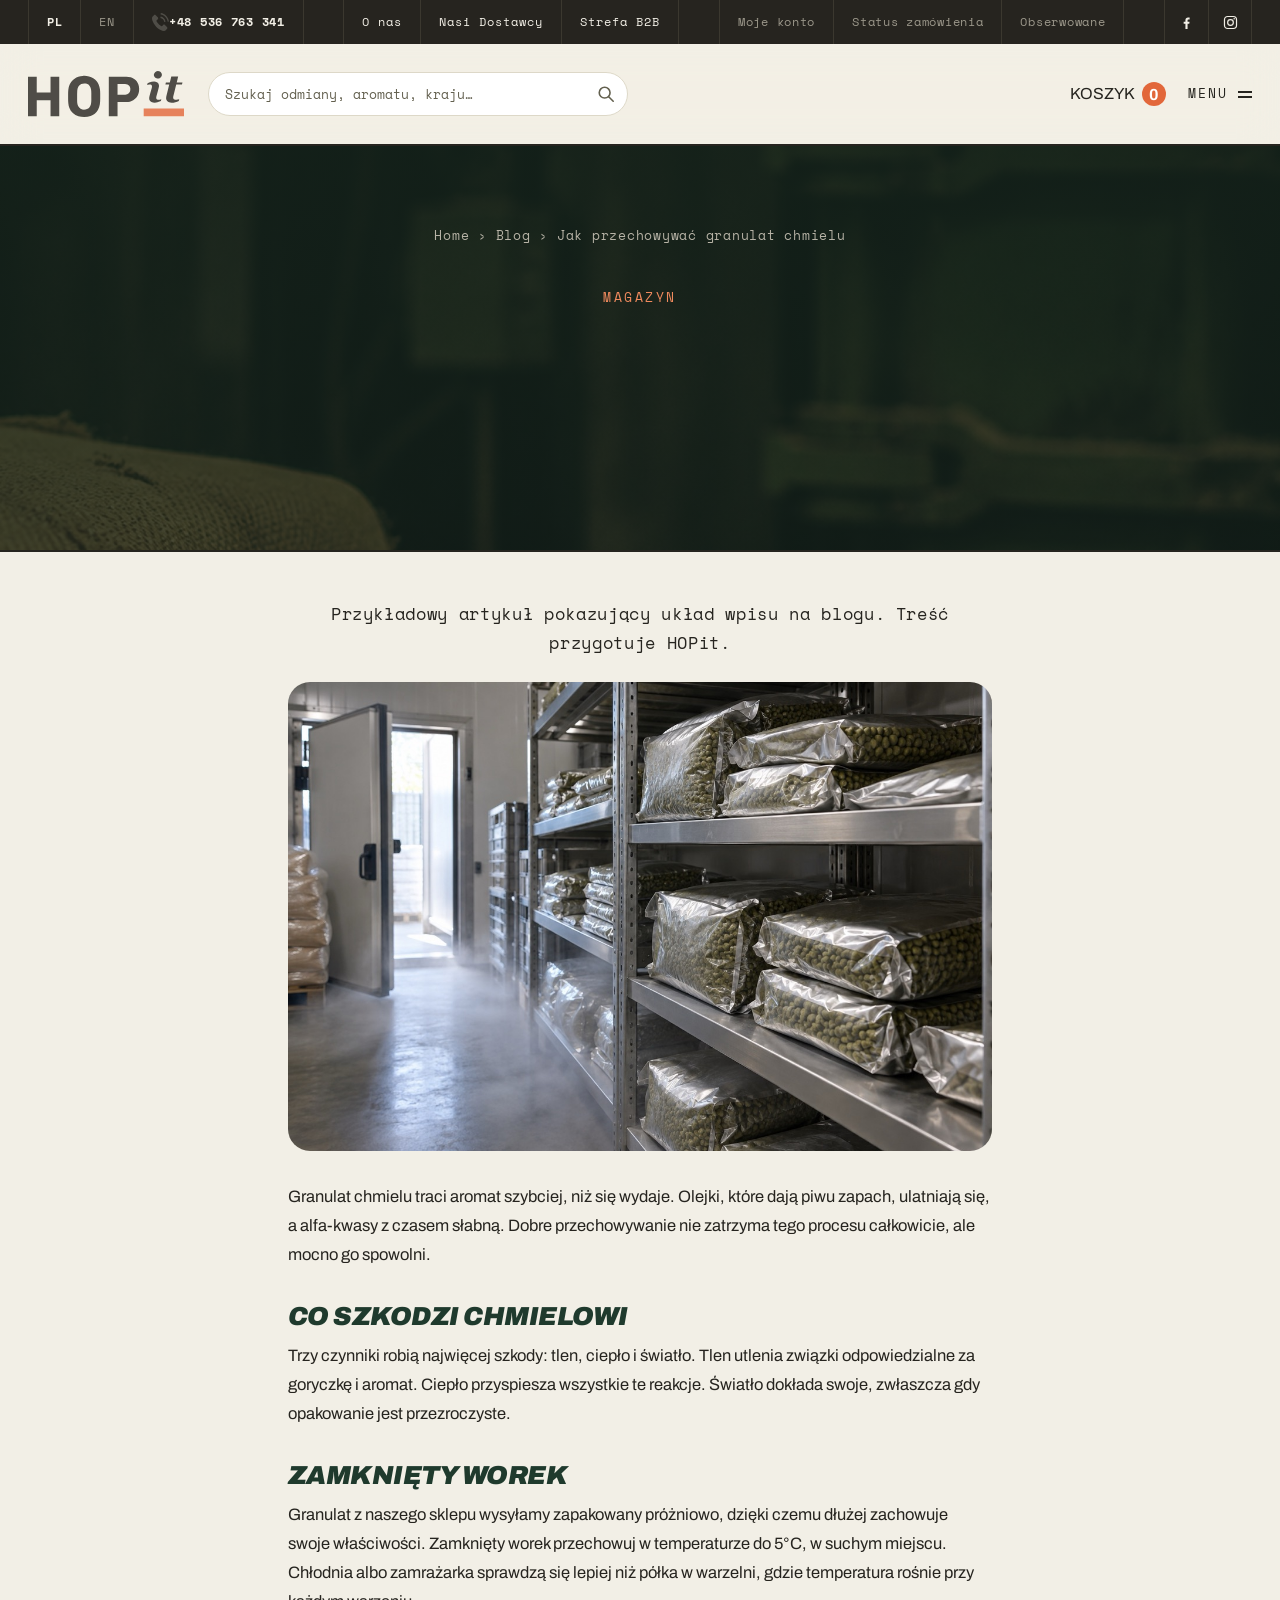
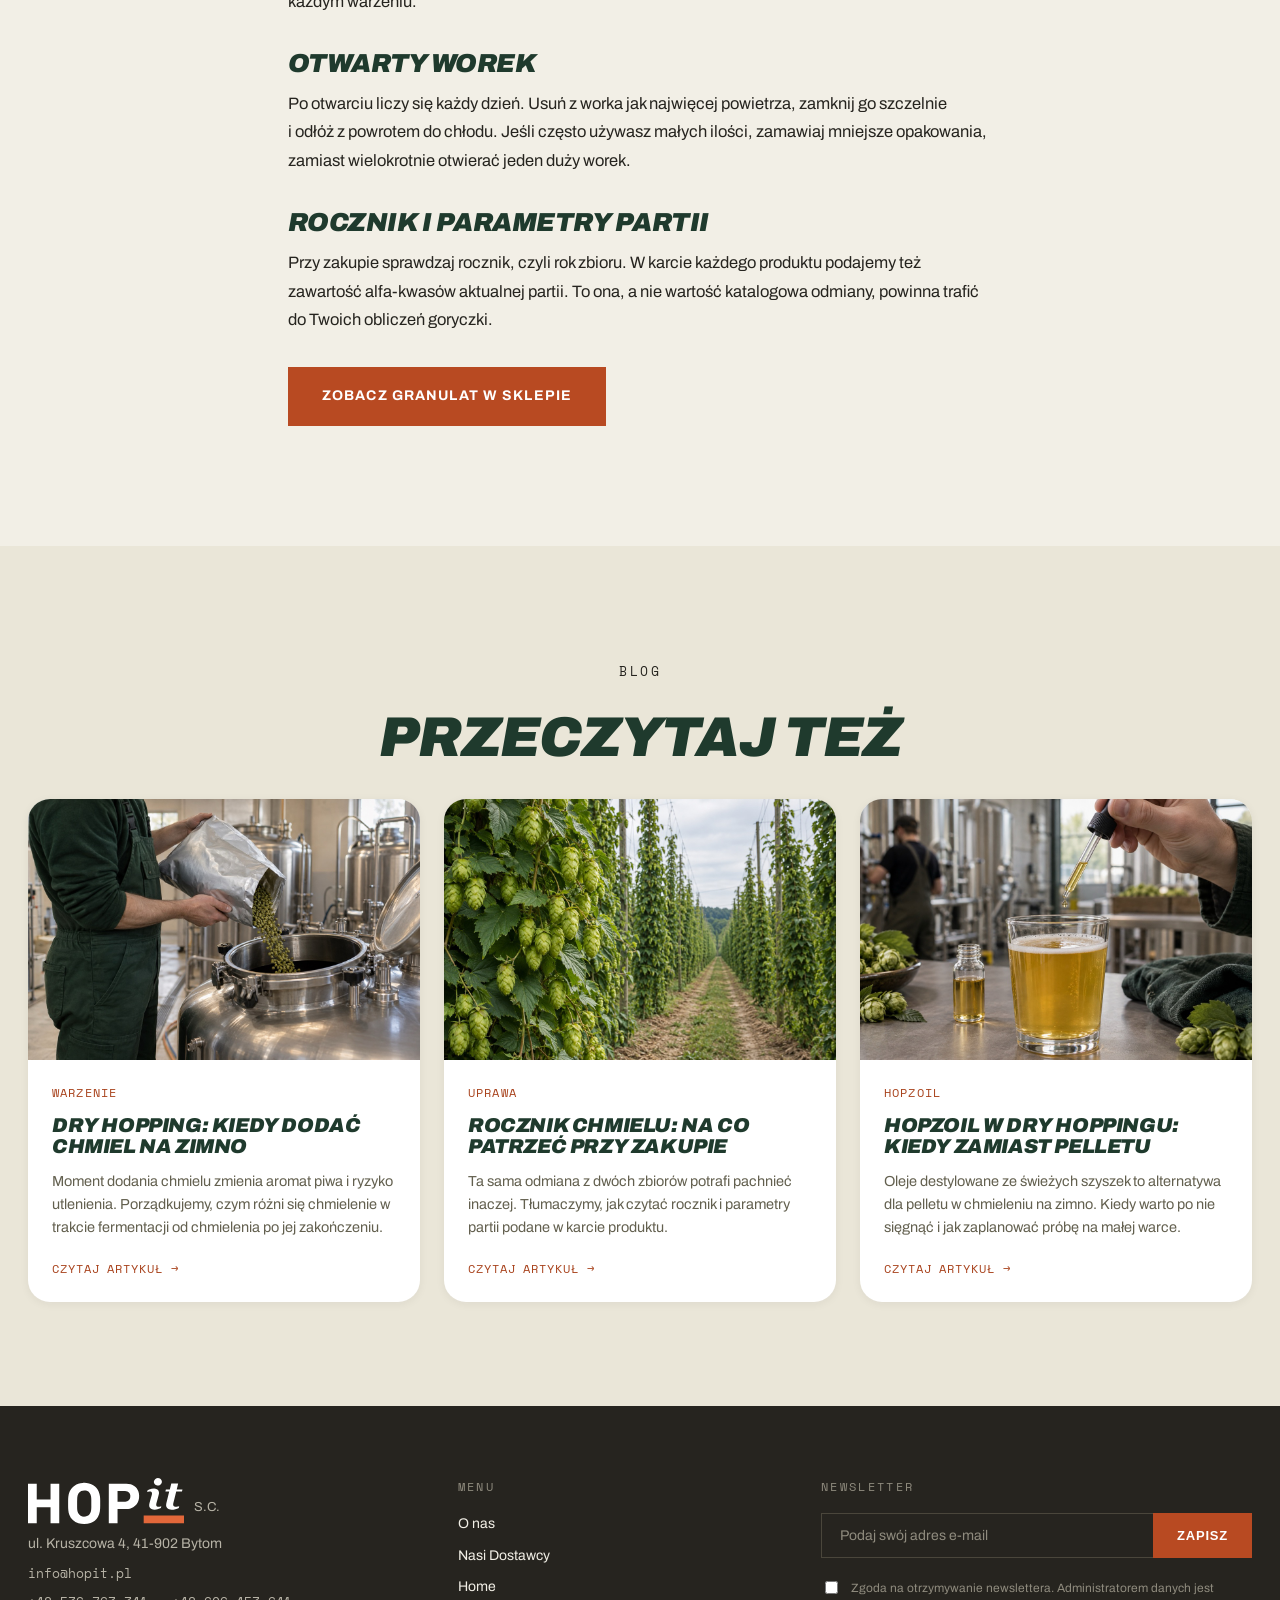
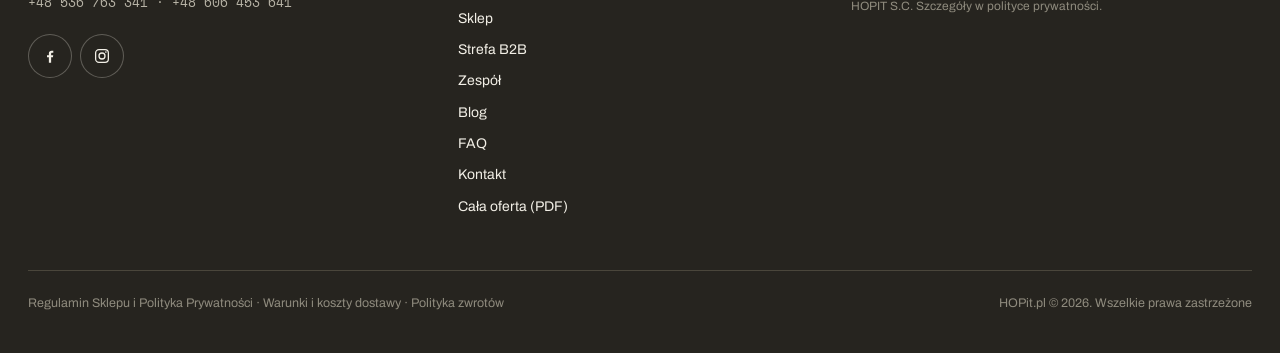
==== commit 27ac122b: "wydanie: runda 4, uwagi klienta z 29.09 Co-Authored-By: Claude Opus 5.5 <noreply@anthropic.com>" ====
--- a/artykul.html
+++ b/artykul.html
@@ -28,6 +28,10 @@
         <a class="topbar__poz" href="#">Moje konto</a>
         <a class="topbar__poz" href="#">Status zamówienia</a>
         <a class="topbar__poz topbar__poz--domyka" href="#">Obserwowane</a>
+      </div>
+      <div class="topbar__grupa topbar__grupa--social" aria-label="HOPit w mediach społecznościowych">
+        <a class="topbar__poz topbar__social" href="https://www.facebook.com/HOPit.Poland" target="_blank" rel="noopener" aria-label="Facebook"><svg viewBox="0 0 24 24" aria-hidden="true"><path fill="currentColor" d="M13.5 21v-7.2h2.4l.4-2.9h-2.8V9.1c0-.8.3-1.4 1.4-1.4h1.5V5.1c-.3 0-1.1-.1-2.2-.1-2.2 0-3.7 1.3-3.7 3.8v2.1H8v2.9h2.5V21h3Z"/></svg></a>
+        <a class="topbar__poz topbar__poz--domyka topbar__social" href="https://www.instagram.com/hopit.pl/" target="_blank" rel="noopener" aria-label="Instagram"><svg viewBox="0 0 24 24" aria-hidden="true"><rect x="3.5" y="3.5" width="17" height="17" rx="4.5" fill="none" stroke="currentColor" stroke-width="1.7"/><circle cx="12" cy="12" r="4" fill="none" stroke="currentColor" stroke-width="1.7"/><circle cx="17.2" cy="6.8" r="1.1" fill="currentColor"/></svg></a>
       </div>
     </div>
   </div>
@@ -77,6 +81,7 @@
         <a href="tel:+48536763341">+48 536 763 341</a>
         <span>ul. Kruszcowa 4, 41-902 Bytom</span>
       </div>
+      <div class="social panel__social" aria-label="HOPit w mediach społecznościowych"><a href="https://www.facebook.com/HOPit.Poland" target="_blank" rel="noopener" aria-label="Facebook"><svg viewBox="0 0 24 24" aria-hidden="true"><path fill="currentColor" d="M13.5 21v-7.2h2.4l.4-2.9h-2.8V9.1c0-.8.3-1.4 1.4-1.4h1.5V5.1c-.3 0-1.1-.1-2.2-.1-2.2 0-3.7 1.3-3.7 3.8v2.1H8v2.9h2.5V21h3Z"/></svg></a><a href="https://www.instagram.com/hopit.pl/" target="_blank" rel="noopener" aria-label="Instagram"><svg viewBox="0 0 24 24" aria-hidden="true"><rect x="3.5" y="3.5" width="17" height="17" rx="4.5" fill="none" stroke="currentColor" stroke-width="1.7"/><circle cx="12" cy="12" r="4" fill="none" stroke="currentColor" stroke-width="1.7"/><circle cx="17.2" cy="6.8" r="1.1" fill="currentColor"/></svg></a></div>
       <div class="panel__jezyki" role="group" aria-label="Wybór języka"><a class="panel__jezyk" href="#" hreflang="pl" aria-current="true">PL</a><a class="panel__jezyk" href="#" hreflang="en">EN</a></div>
     </div>
   </div>
--- a/design.css
+++ b/design.css
@@ -519,6 +519,7 @@
 .panel__etykieta{font-family:var(--f-mono);font-size:11px;letter-spacing:.2em;text-transform:uppercase;color:var(--tekst-2)}
 .panel__kontakt{display:flex;flex-direction:column;gap:5px;font-family:var(--f-mono);font-size:12.5px;color:var(--grafit)}
 .panel__kontakt a:hover{color:var(--akcent)}
+.panel__social{margin-top:14px}
 /* wybór języka: na wąskim ekranie topbar znika, więc to jedyne przełączenie.
    Etykieta ma 12 px, więc cel dotykowy robi padding, a ujemny margines zdejmuje
    go z układu, żeby napisy stały w jednej linii z resztą stopki panelu. */
@@ -658,14 +659,10 @@
   .opinia{flex:0 0 78vw;max-width:330px}
 }
 
-/* ============ sypiące się peletki w sekcji kontraktu ============ */
-.kontrakt{padding-bottom:calc(var(--sekcja) + 120px)}
-.fizyka{
-  /* canvas jest elementem zastępowanym: przy height:auto bierze rozmiar bufora
-     i ignoruje bottom, dlatego wysokość podajemy wprost */
-  position:absolute;left:0;top:0;width:100%;height:calc(100% - 26px);
-  display:block;pointer-events:none;z-index:2;
-}
+/* ============ pas akcentu pod sekcją współpracy ============
+   Sypiące się szyszki (fizyka.js) usunięte na prośbę klienta z 29.09,
+   razem z zapasem 120 px, na którym się zatrzymywały. */
+.kontrakt{padding-bottom:calc(var(--sekcja) + 26px)}
 .kontrakt__pas{
   position:absolute;left:0;right:0;bottom:0;height:26px;background:var(--akcent);z-index:1;
 }
@@ -733,6 +730,55 @@
 .kolo-osoba__rola{font-family:var(--f-mono);font-size:12px;letter-spacing:.14em;text-transform:uppercase;color:var(--akcent);margin:2px 0 0}
 .kolo-osoba__mail{font-family:var(--f-mono);font-size:12.5px;color:var(--tekst-2);margin:6px 0 0}
 
+/* ============ zespół: sześć osób i opis po najechaniu (uwagi klienta z 29.09) ============
+   Baza to dotyk: opis ukryty, stuknięcie w zdjęcie przełącza aria-expanded (zespol.js).
+   Na myszy opis wysuwa się po najechaniu i przy fokusie z klawiatury. */
+.kola--szesc{display:grid;grid-template-columns:repeat(3,minmax(0,280px));justify-content:center;gap:56px 48px}
+.kola--szesc .kolo-osoba{width:auto;position:relative}
+.kolo-osoba__odkryj{
+  all:unset;cursor:pointer;display:block;position:relative;border-radius:50%;margin-bottom:20px;
+}
+.kolo-osoba__odkryj:focus-visible{outline:3px solid var(--akcent);outline-offset:6px}
+.kolo-osoba__odkryj .kolo-osoba__foto{margin-bottom:0;display:block}
+.kolo-osoba__foto--brak{
+  display:flex!important;align-items:center;justify-content:center;background:var(--krem);
+  font-family:var(--f-display);font-weight:900;font-style:italic;font-size:54px;color:var(--nori);opacity:.55;
+}
+.kolo-osoba__brak{
+  position:absolute;left:50%;bottom:44px;transform:translateX(-50%);white-space:nowrap;
+  font-family:var(--f-mono);font-size:10.5px;letter-spacing:.06em;color:var(--tekst-2);
+}
+.kolo-osoba__obszar{font-size:14.5px;line-height:1.5;color:var(--tekst-2);margin:6px 0 0;text-wrap:balance}
+.kolo-osoba__kontakt{font-family:var(--f-mono);font-size:12.5px;color:var(--nori);margin:10px 0 0}
+.kolo-osoba__kontakt a{color:inherit;text-decoration:none;border-bottom:1px solid var(--linia-mocna)}
+.kolo-osoba__kontakt a:hover{color:var(--akcent)}
+/* miejsca czekające na dane od klienta: widoczne, ale ciche */
+.do-uzup{color:#9B978A;font-style:italic}
+.kolo-osoba__bio{
+  position:absolute;left:50%;top:-4px;z-index:3;width:min(280px,86vw);min-height:198px;
+  transform:translate(-50%,8px);opacity:0;visibility:hidden;pointer-events:none;
+  display:flex;align-items:center;padding:24px 26px;border-radius:24px;text-align:left;
+  background:var(--nori);color:var(--krem);box-shadow:0 18px 40px rgba(20,26,20,.28);
+  font-size:15px;line-height:1.55;transition:opacity .2s,transform .2s,visibility 0s .2s;
+}
+.kolo-osoba__bio p{margin:0}
+.kolo-osoba__bio .do-uzup{color:#C9C4B5}
+.kolo-osoba__odkryj[aria-expanded="true"] + .kolo-osoba__bio{
+  opacity:1;visibility:visible;pointer-events:auto;transform:translate(-50%,0);transition:opacity .2s,transform .2s;
+}
+@media (hover:hover){
+  .kolo-osoba__odkryj:hover + .kolo-osoba__bio,
+  .kolo-osoba__odkryj:focus-visible + .kolo-osoba__bio{
+    opacity:1;visibility:visible;transform:translate(-50%,0);transition:opacity .2s,transform .2s;
+  }
+}
+@media (prefers-reduced-motion: reduce){.kolo-osoba__bio{transition:none}}
+@media (max-width:900px){.kola--szesc{grid-template-columns:repeat(2,minmax(0,1fr));gap:44px 20px}}
+@media (max-width:560px){
+  .kola--szesc{grid-template-columns:1fr}
+  .kolo-osoba__obszar{max-width:320px;margin-inline:auto}
+}
+
 @media (max-width:900px){
   .kat-w{grid-template-columns:44px minmax(0,1fr) 28px;row-gap:6px}
   .kat-w__dana{grid-column:2;font-size:11.5px}
@@ -896,6 +942,10 @@
 .topbar__poz--mocny,.topbar__tel{color:var(--krem);font-weight:700}
 a.topbar__poz:hover{color:var(--krem);background:#2E2B25}
 .topbar__ikona{width:17.08px;height:17.08px;opacity:.2;display:block}
+/* Facebook i Instagram w pasku (uwaga klienta z 29.09): same ikony, cel 44×44 jak wysokość paska */
+.topbar__social{padding:0;width:44px;justify-content:center;color:var(--krem)}
+.topbar__social svg{width:17px;height:17px;display:block}
+a.topbar__social:hover{color:var(--akcent)}
 
 .naw{
   position:relative;height:var(--naw-h);display:flex;align-items:center;
@@ -945,8 +995,10 @@
 .belka--hero{background:transparent}
 .belka--hero .naw{background:transparent;border-bottom:0}
 .belka--hero.belka--przypieta{
-  background:color-mix(in srgb, var(--krem) 94%, transparent);
-  backdrop-filter:blur(8px);
+  /* 40% kremu (uwaga klienta z 29.09: jednolity beż za mocno rzucał się w oczy);
+     czytelność znaku i pola szukania trzyma rozmycie tła, nie krycie */
+  background:color-mix(in srgb, var(--krem) 40%, transparent);
+  -webkit-backdrop-filter:blur(18px) saturate(1.2);backdrop-filter:blur(18px) saturate(1.2);
   border-bottom:2px solid var(--linia-mocna);
   box-shadow:0 10px 26px rgba(38,36,31,.12);
 }
@@ -963,6 +1015,18 @@
 }
 .belka__czujnik{height:1px;margin-top:-1px}
 .hero__wideo{position:absolute;inset:0;width:100%;height:100%;object-fit:cover;display:block}
+.hero__pauza{
+  position:absolute;right:28px;bottom:28px;z-index:3;display:inline-flex;align-items:center;gap:8px;
+  min-height:44px;padding:0 16px;border:1px solid rgba(242,239,230,.45);border-radius:999px;cursor:pointer;
+  background:rgba(20,26,20,.38);color:var(--krem);-webkit-backdrop-filter:blur(6px);backdrop-filter:blur(6px);
+  font-family:var(--f-mono);font-size:12px;letter-spacing:.08em;text-transform:uppercase;
+}
+.hero__pauza:hover{background:rgba(20,26,20,.6)}
+.hero__pauza:focus-visible{outline:3px solid var(--akcent);outline-offset:3px}
+.hero__pauza-ik{width:16px;height:16px;fill:currentColor}
+.hero__pauza-ik--start,.hero__pauza--start .hero__pauza-ik--pauza{display:none}
+.hero__pauza--start .hero__pauza-ik--start{display:block}
+@media (max-width:900px){.hero__pauza{right:16px;bottom:16px}}
 .hero__grad{
   position:absolute;inset:0;
   background:linear-gradient(180deg,rgba(20,26,20,.62) 0%,rgba(20,26,20,.34) 20%,rgba(20,26,20,.5) 42%,rgba(20,26,20,.68) 72%,rgba(20,26,20,.9) 100%);
@@ -1024,10 +1088,12 @@
 /* nawigacja na podstronach: bez zdjęcia pod spodem, więc jasna.
    Przyklejenie przejęła .belka, tutaj zostaje samo tło i granica. */
 .naw--jasna{
-  background:color-mix(in srgb, var(--krem) 92%, transparent);
-  backdrop-filter:blur(8px);
+  background:color-mix(in srgb, var(--krem) 40%, transparent);
+  -webkit-backdrop-filter:blur(18px) saturate(1.2);backdrop-filter:blur(18px) saturate(1.2);
   border-bottom:2px solid var(--linia-mocna);
 }
+/* znak w belce na 80% krycia (uwaga klienta z 29.09) */
+.belka .znak .logo__znak{opacity:.8}
 /* selektor zbiorczy zniknął przy sprzątaniu reguł rysowanego logotypu,
    przez co koszyk i menu były białe na kremowej belce (kontrast 1,15:1) */
 .naw--jasna .koszyk,.naw--jasna .wyzwalacz{color:var(--grafit)}
@@ -1240,3 +1306,13 @@
   background:var(--krem);display:grid;place-items:center;
   font-family:var(--f-mono);font-size:9.5px;letter-spacing:.08em;color:var(--grafit);
 }
+
+/* Instagram i Facebook pod siatką postów (uwaga klienta z 29.09) */
+.insta__dalej{display:flex;flex-wrap:wrap;justify-content:center;gap:14px;margin:36px 0 0}
+.insta__btn{display:inline-flex;align-items:center;gap:10px}
+.insta__btn svg{width:18px;height:18px;flex:0 0 auto}
+@media (max-width:560px){.insta__dalej{flex-direction:column;align-items:stretch}.insta__btn{justify-content:center}}
+.filtr__liczba{margin-left:auto;color:var(--tekst-2)}
+/* „WSPÓŁPRACOWAĆ?” to jedno słowo o szerokości ~10,6 em: na telefonie nagłówek skaluje się
+   do dostępnej szerokości, zamiast wyjść za kadr (38 px dawało 404 px przy 334 px miejsca) */
+@media (max-width:560px){#kontrakt > .wrap > .tytul{font-size:min(38px, calc((100vw - 56px) / 11))}}
